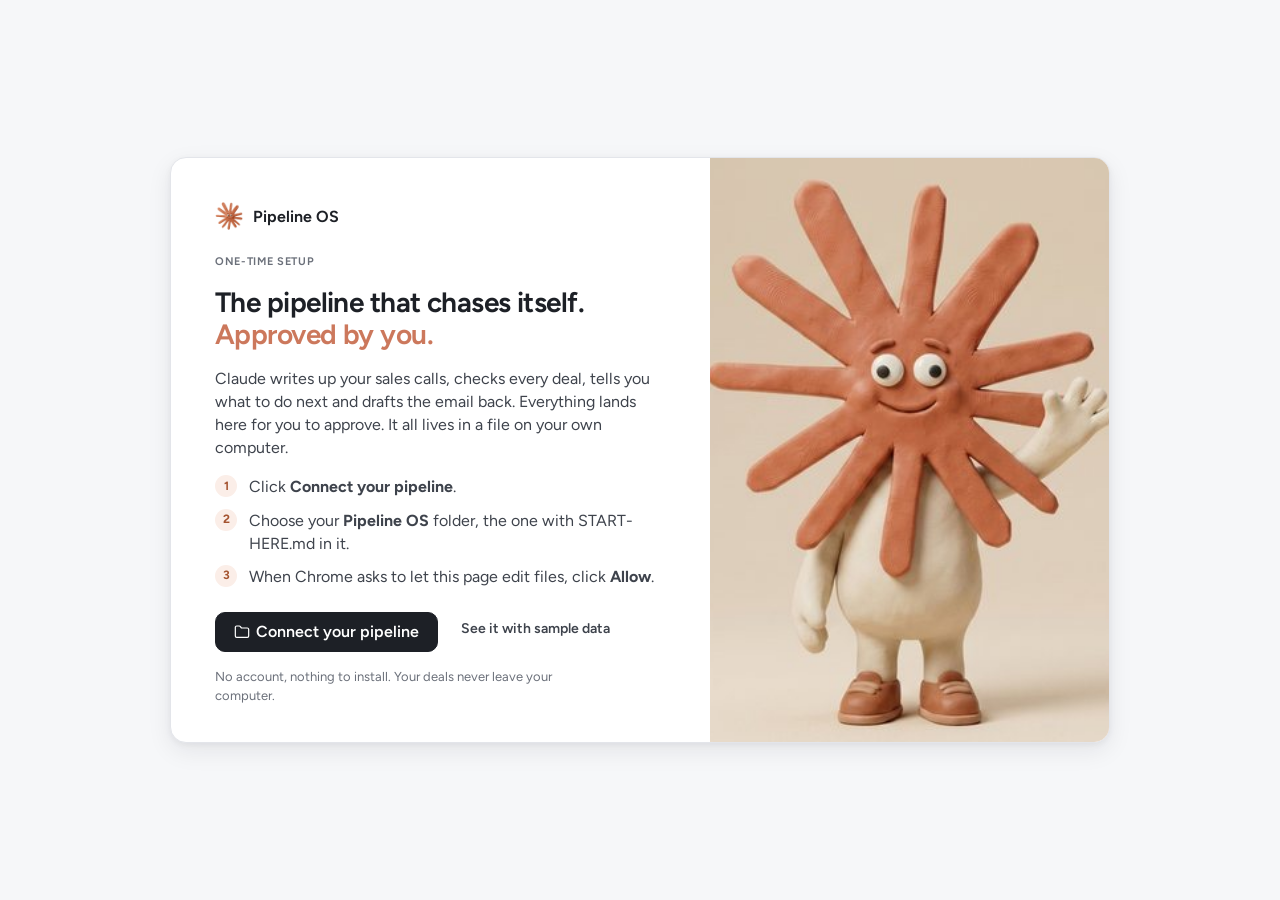
==== apps/pipeline/index.html @ fe3d4679 "App working: board, Review, Calls, People, Preferences, deal panel and Home boxes Call notes added t" ====
<!doctype html>
<html lang="en-GB">
<head>
  <meta charset="utf-8">
  <meta name="viewport" content="width=device-width, initial-scale=1">
  <title>Pipeline OS</title>
  <meta name="description" content="Every deal on one board. Claude writes up your sales calls, checks every deal and drafts the email back. You approve it.">
  <link rel="icon" type="image/png" href="../shared/images/claude-icon.png">
  <!-- Shared look (theme.css holds every colour and font) -->
  <link rel="stylesheet" href="../shared/theme.css">
  <link rel="stylesheet" href="../shared/base.css">
  <link rel="stylesheet" href="../shared/sidebar.css">
  <!-- Light or dark: applied before anything draws, so the page never flashes the wrong colours -->
  <script src="../shared/js/theme.js"></script>
  <!-- This app's layout -->
  <link rel="stylesheet" href="app/app.css">
</head>
<body data-tool="pipeline">
  <a class="skip-link" href="#view">Skip to main content</a>

  <!-- Shown before the pipeline is running: welcome, loading, or a problem -->
  <div id="gate" class="gate"></div>

  <!-- The app itself -->
  <div id="shell" class="shell" hidden>
    <aside class="sidebar" id="sidebar" aria-label="Main">
      <div class="sidebar__brand">
        <img src="../shared/images/claude-icon.png" alt="" width="30" height="30">
        <div class="sidebar__brand-text">
          <div class="sidebar__product" id="businessName">Your workspace</div>
        </div>
      </div>

      <!-- The shared sidebar (../shared/js/sidebar.js) adds Home, the other tools in this folder and
           the locked tools. This tool's own pages stay here, so they work even if those can't load. -->
      <a class="side-home" href="../home/"><span data-icon="home"></span>Home</a>

      <div class="side-label">Your tools</div>
      <section class="tool-group" data-tool-group="pipeline">
        <button type="button" class="tool-group__head" aria-expanded="true" aria-controls="nav">
          <span class="tool-group__icon"><span data-icon="trendingUp"></span></span>
          <span class="tool-group__name">Pipeline OS</span>
          <span class="tool-group__count" aria-hidden="true"></span>
          <span class="tool-group__chevron"><span data-icon="chevronDown"></span></span>
        </button>
        <div class="tool-group__body">
          <nav class="nav" id="nav" aria-label="Pipeline OS">
            <a class="nav__item" href="#pipeline" data-view="pipeline"><span data-icon="columns"></span>Pipeline<span class="nav__count" data-count="pipeline"></span></a>
            <a class="nav__item" href="#review" data-view="review"><span data-icon="sparkle"></span>Review<span class="nav__count nav__count--accent" data-count="review"></span></a>
            <a class="nav__item" href="#calls" data-view="calls"><span data-icon="phone"></span>Calls<span class="nav__count nav__count--accent" data-count="calls"></span></a>
            <a class="nav__item" href="#people" data-view="people"><span data-icon="users"></span>People<span class="nav__count" data-count="people"></span></a>
          </nav>
        </div>
      </section>

      <!-- Shared sidebar: the other tools in this folder, then the locked ones -->
      <div data-toolkit-menu="others"></div>
      <div data-toolkit-menu="more" hidden></div>

      <div class="sidebar__foot">
        <div class="saved-mini" id="savedMini"></div>
        <div class="sidebar__row">
          <span class="sidebar__spacer"></span>
          <button type="button" class="icon-btn" data-action="shortcuts" aria-label="Keyboard shortcuts"><span data-icon="keyboard"></span></button>
          <button type="button" class="icon-btn" data-action="settings" aria-label="Preferences" title="Preferences"><span data-icon="settings"></span></button>
        </div>
        <div class="sidebar__by">
          <img src="../shared/images/claude-icon.png" alt="" width="22" height="22">
          <span>by Get AI Powers</span>
        </div>
      </div>
    </aside>
    <div class="sidebar-scrim" data-action="close-sidebar"></div>

    <div class="main">
      <header class="topbar">
        <button type="button" class="icon-btn topbar__menu" data-action="open-sidebar" aria-label="Open menu"><span data-icon="menu"></span></button>
        <div class="topbar__title">
          <h1 id="viewTitle">Pipeline</h1>
          <span class="topbar__sub" id="viewSub"></span>
        </div>
        <div class="topbar__search">
          <span data-icon="search" class="topbar__search-icon"></span>
          <input type="search" id="searchInput" class="input" placeholder="Search deals and people" autocomplete="off" aria-label="Search deals and people">
          <span class="kbd topbar__search-kbd">/</span>
          <div class="search-results popover" id="searchResults" hidden role="listbox"></div>
        </div>
        <span class="claude-status" id="claudeStatus" hidden></span>
        <span class="save-status" id="saveStatus" hidden></span>
        <button type="button" class="icon-btn topbar__theme" data-theme-toggle aria-label="Switch to dark mode" title="Light or dark"><span data-icon="moon"></span></button>
        <button type="button" class="btn topbar__voice" data-action="add-notes" title="Add call notes and Claude updates the deal (C)"><span data-icon="pencil"></span><span class="topbar__voice-label">Call notes</span></button>
        <button type="button" class="btn btn--primary topbar__new" data-action="add-deal" aria-label="New deal"><span data-icon="plus"></span><span class="topbar__new-label">New deal</span></button>
      </header>
      <div id="banner"></div>
      <main id="view" class="view" tabindex="-1"></main>
    </div>

    <!-- The record panel: one deal, person or call, slides in from the right -->
    <aside class="drawer" id="drawer" aria-label="Details" hidden></aside>
  </div>

  <!-- Pop-up: keyboard shortcuts -->
  <dialog class="modal" id="shortcutsDialog" aria-labelledby="shortcutsTitle">
    <div class="modal__head"><h2 id="shortcutsTitle">Keyboard shortcuts</h2><button type="button" class="icon-btn" data-close aria-label="Close"><span data-icon="x"></span></button></div>
    <div class="modal__body shortcuts">
      <div><span class="kbd">N</span> New deal</div>
      <div><span class="kbd">C</span> Add call notes</div>
      <div><span class="kbd">/</span> Search</div>
      <div><span class="kbd">1</span> to <span class="kbd">4</span> Pipeline, Review, Calls, People</div>
      <div><span class="kbd">Esc</span> Close a panel or pop-up</div>
    </div>
  </dialog>

  <!-- Shared helpers, then the model, then the pages, then the app that ties them together -->
  <script src="../shared/js/ui.js"></script>
  <script src="../shared/js/store.js"></script>
  <script src="../shared/js/sidebar.js"></script>
  <script src="app/model.js"></script>
  <script src="app/demo-data.js"></script>
  <script src="app/components.js"></script>
  <script src="app/links.js"></script>
  <script src="app/view-pipeline.js"></script>
  <script src="app/view-review.js"></script>
  <script src="app/view-calls.js"></script>
  <script src="app/view-people.js"></script>
  <script src="app/view-preferences.js"></script>
  <script src="app/drawer.js"></script>
  <script src="app/app.js"></script>
</body>
</html>
---- apps/shared/theme.css ----
/*
  THEME
  -----
  Every colour, font, size, space, corner and shadow in the app comes from this file.
  To re-brand the whole app (for a client, or to your own colours), change the values below
  and nothing else. There are 2 sets of colours: light (first) and dark (further down).
  The switch in the top bar flips between them; with no choice made, the app follows the computer.

  Current look: calm, clean software (white, soft grey, near-black text) with small touches of
  Claude terracotta for Get AI Powers. Font: Figtree, bundled in shared/fonts so it works offline.

  Want the Get AI Powers slab-serif headings instead? The brand fonts are bundled in shared/fonts.
  Uncomment the @font-face block at the bottom and set --font-display.
*/

@font-face { font-family: "Figtree"; src: url("fonts/Figtree-Variable.woff2") format("woff2"); font-weight: 300 900; font-style: normal; font-display: swap; }
@font-face { font-family: "Figtree"; src: url("fonts/Figtree-Italic-Variable.woff2") format("woff2"); font-weight: 300 900; font-style: italic; font-display: swap; }

:root {
  color-scheme: light;

  /* ---------- Colours: surfaces ---------- */
  --color-bg:           #FFFFFF;  /* main working area */
  --color-sidebar:      #F6F7F9;  /* sidebar and quiet panels */
  --color-surface:      #FFFFFF;  /* cards, drawers, pop-ups */
  --color-sunk:         #F1F2F5;  /* hover, inset areas, skeletons */
  --color-sunk-strong:  #E8EAEE;  /* selected rows, pressed states */
  --color-line:         #E3E5EA;  /* hairline borders and dividers */
  --color-line-strong:  #C9CDD5;  /* input borders, borders on hover */

  /* ---------- Colours: text ---------- */
  --color-ink:          #1D2026;  /* main text (never pure black) */
  --color-ink-soft:     #3E434C;  /* secondary text */
  --color-muted:        #6B707A;  /* helper text, labels, timestamps */
  --color-faint:        #9A9FA8;  /* placeholders, disabled */

  /* ---------- Colours: main buttons (near-black in light, near-white in dark) ---------- */
  --color-primary:       #1D2026;
  --color-primary-hover: #343842;
  --color-on-primary:    #FFFFFF;

  /* ---------- Colours: accent (Claude terracotta, used sparingly) ---------- */
  --color-accent:       #CC785C;  /* icons, the selected page, the logo, small highlights */
  --color-accent-hover: #B8643F;
  --color-accent-text:  #A4532F;  /* accent used for small text (passes contrast on white) */
  --color-accent-soft:  #FBEEE8;  /* count badges, "New" tags, highlights */
  --color-accent-line:  #F0CFC1;
  --color-on-accent:    #FFFFFF;

  /* ---------- Colours: meaning ---------- */
  --color-success:      #1F7A45;
  --color-success-soft: #DCF3E3;
  --color-warning:      #8A5200;
  --color-warning-soft: #FFF0D2;
  --color-danger:       #B2261D;
  --color-danger-soft:  #FFE6E2;
  --color-info:         #1E5A9F;
  --color-info-soft:    #E1EEFC;
  --color-dark:         #1D2026;  /* toasts and tooltips */
  --color-on-dark:      #F6F7F9;
  --color-scrim:        rgba(20, 24, 33, 0.32);  /* the dim layer behind pop-ups */

  /* Category colours (Do today, Quick wins, Delegate, Waiting on, Can wait) */
  --cat-today:    #CC785C;
  --cat-quick:    #C08A1E;
  --cat-delegate: #3F8A55;
  --cat-waiting:  #4A73B5;
  --cat-later:    #8C9099;

  /* Calendar event colours */
  --event-bg:     #E9F0FB;
  --event-line:   #4A73B5;
  --event-text:   #1F3F6E;
  --block-bg:     #FBEEE8;   /* a task dragged into the calendar */
  --block-line:   #CC785C;

  /* ---------- Type ---------- */
  --font-ui: "Figtree", -apple-system, BlinkMacSystemFont, "Segoe UI", "Helvetica Neue", Helvetica, Arial, sans-serif;
  --font-display: var(--font-ui);
  --font-mono: ui-monospace, "SF Mono", Menlo, Consolas, "Liberation Mono", monospace;

  --text-2xs: 0.6875rem; /* 11px */
  --text-xs:  0.75rem;   /* 12px */
  --text-sm:  0.8125rem; /* 13px */
  --text-base: 0.875rem; /* 14px, the main UI size */
  --text-md:  1rem;      /* 16px */
  --text-lg:  1.125rem;
  --text-xl:  1.375rem;
  --text-2xl: 1.75rem;
  --leading: 1.45;

  /* ---------- Space ---------- */
  --space-1: 4px;
  --space-2: 8px;
  --space-3: 12px;
  --space-4: 16px;
  --space-5: 20px;
  --space-6: 24px;
  --space-7: 32px;
  --space-8: 48px;

  /* ---------- Layout ---------- */
  --sidebar-width: 248px;
  --topbar-height: 60px;
  --drawer-width: 420px;
  --content-max: 1120px;

  /* ---------- Corners and shadows ---------- */
  --radius-xs: 6px;
  --radius-sm: 8px;
  --radius-md: 10px;   /* cards */
  --radius-lg: 12px;   /* columns, sections */
  --radius-xl: 14px;   /* pop-ups */
  --radius-pill: 999px;
  --shadow-sm: 0 1px 2px rgba(20, 24, 33, 0.05);
  --shadow-md: 0 2px 6px rgba(20, 24, 33, 0.05), 0 8px 24px rgba(20, 24, 33, 0.08);
  --shadow-lg: 0 12px 40px rgba(20, 24, 33, 0.14);
  --focus-ring: 0 0 0 3px rgba(204, 120, 92, 0.32);

  /* ---------- Motion ---------- */
  --ease-out: cubic-bezier(0.22, 1, 0.36, 1);
  --ease-in-out: cubic-bezier(0.65, 0, 0.35, 1);
  --dur-fast: 120ms;
  --dur-base: 200ms;
  --dur-slow: 340ms;
}

/* ---------- Dark colours: used when the switch says dark, or the computer prefers dark ---------- */
:root[data-theme="dark"] {
  color-scheme: dark;
  --color-bg: #14161A; --color-sidebar: #17191D; --color-surface: #1B1D22; --color-sunk: #202328; --color-sunk-strong: #262930;
  --color-line: #2D3138; --color-line-strong: #3E434C;
  --color-ink: #ECEDF0; --color-ink-soft: #C9CCD3; --color-muted: #A0A5AE; --color-faint: #737983;
  --color-primary: #ECEDF0; --color-primary-hover: #FFFFFF; --color-on-primary: #14161A;
  --color-accent: #DE8E72; --color-accent-hover: #E9A287; --color-accent-text: #EBA48A; --color-accent-soft: #3A241B; --color-accent-line: #5C3626; --color-on-accent: #14161A;
  --color-success: #6FD39A; --color-success-soft: #173A26; --color-warning: #F4C872; --color-warning-soft: #3C2E12;
  --color-danger: #FFB3A8; --color-danger-soft: #46201C; --color-info: #9FC7F3; --color-info-soft: #19304A;
  --color-dark: #2C3038; --color-on-dark: #ECEDF0; --color-scrim: rgba(0, 0, 0, 0.55);
  --cat-today: #DE8E72; --cat-quick: #F4C872; --cat-delegate: #6FD39A; --cat-waiting: #9FC7F3; --cat-later: #A0A5AE;
  --event-bg: #19304A; --event-line: #6F9BD9; --event-text: #CFE2FA; --block-bg: #3A241B; --block-line: #DE8E72;
  --shadow-sm: 0 1px 2px rgba(0, 0, 0, 0.4); --shadow-md: 0 2px 6px rgba(0, 0, 0, 0.3), 0 8px 24px rgba(0, 0, 0, 0.35); --shadow-lg: 0 12px 40px rgba(0, 0, 0, 0.5);
  --focus-ring: 0 0 0 3px rgba(222, 142, 114, 0.4);
}
@media (prefers-color-scheme: dark) {
  :root:not([data-theme="light"]) {
    color-scheme: dark;
    --color-bg: #14161A; --color-sidebar: #17191D; --color-surface: #1B1D22; --color-sunk: #202328; --color-sunk-strong: #262930;
    --color-line: #2D3138; --color-line-strong: #3E434C;
    --color-ink: #ECEDF0; --color-ink-soft: #C9CCD3; --color-muted: #A0A5AE; --color-faint: #737983;
    --color-primary: #ECEDF0; --color-primary-hover: #FFFFFF; --color-on-primary: #14161A;
    --color-accent: #DE8E72; --color-accent-hover: #E9A287; --color-accent-text: #EBA48A; --color-accent-soft: #3A241B; --color-accent-line: #5C3626; --color-on-accent: #14161A;
    --color-success: #6FD39A; --color-success-soft: #173A26; --color-warning: #F4C872; --color-warning-soft: #3C2E12;
    --color-danger: #FFB3A8; --color-danger-soft: #46201C; --color-info: #9FC7F3; --color-info-soft: #19304A;
    --color-dark: #2C3038; --color-on-dark: #ECEDF0; --color-scrim: rgba(0, 0, 0, 0.55);
    --cat-today: #DE8E72; --cat-quick: #F4C872; --cat-delegate: #6FD39A; --cat-waiting: #9FC7F3; --cat-later: #A0A5AE;
    --event-bg: #19304A; --event-line: #6F9BD9; --event-text: #CFE2FA; --block-bg: #3A241B; --block-line: #DE8E72;
    --shadow-sm: 0 1px 2px rgba(0, 0, 0, 0.4); --shadow-md: 0 2px 6px rgba(0, 0, 0, 0.3), 0 8px 24px rgba(0, 0, 0, 0.35); --shadow-lg: 0 12px 40px rgba(0, 0, 0, 0.5);
    --focus-ring: 0 0 0 3px rgba(222, 142, 114, 0.4);
  }
}

/*
  Optional: the Get AI Powers brand look (slab serif headings).
  Remove the comment markers around this block, then set:
    --font-display: "Zilla Slab", Georgia, serif;

@font-face { font-family: "Zilla Slab"; src: url("fonts/ZillaSlab-SemiBold.woff2") format("woff2"); font-weight: 600; font-display: swap; }
@font-face { font-family: "Zilla Slab"; src: url("fonts/ZillaSlab-Bold.woff2") format("woff2"); font-weight: 700; font-display: swap; }
*/
---- apps/shared/base.css ----
/*
  BASE
  ----
  Shared building blocks for every tool: buttons, inputs, tick boxes, chips,
  avatars, segmented switches, pop-ups, side panels, notifications, menus, empty states and
  the gentle animations. Every value comes from theme.css, so re-branding happens there.
*/

/* ---------- Reset ---------- */
*, *::before, *::after { box-sizing: border-box; }
html { -webkit-text-size-adjust: 100%; }
body {
  margin: 0;
  background: var(--color-bg);
  color: var(--color-ink);
  font-family: var(--font-ui);
  font-size: var(--text-base);
  line-height: var(--leading);
  -webkit-font-smoothing: antialiased;
  -moz-osx-font-smoothing: grayscale;
}
img, svg { display: block; max-width: 100%; }
button, input, select, textarea { font: inherit; color: inherit; letter-spacing: inherit; }
h1, h2, h3, h4 { font-family: var(--font-display); margin: 0; line-height: 1.25; letter-spacing: -0.01em; }
h1 { font-size: var(--text-xl); font-weight: 650; }
h2 { font-size: var(--text-md); font-weight: 650; }
h3 { font-size: var(--text-base); font-weight: 600; }
p { margin: 0; }
a { color: var(--color-accent-text); text-underline-offset: 2px; }
::selection { background: var(--color-accent-soft); }
:focus-visible { outline: none; box-shadow: var(--focus-ring); border-radius: var(--radius-sm); }
[hidden] { display: none !important; }

.sr-only {
  position: absolute; width: 1px; height: 1px; padding: 0; margin: -1px;
  overflow: hidden; clip: rect(0 0 0 0); white-space: nowrap; border: 0;
}
.skip-link { position: absolute; left: 8px; top: -40px; z-index: 100; background: var(--color-dark); color: var(--color-on-dark); padding: 8px 12px; border-radius: var(--radius-sm); }
.skip-link:focus { top: 8px; }

/* Small uppercase section label */
.label {
  font-size: var(--text-2xs); font-weight: 650; letter-spacing: 0.06em; text-transform: uppercase;
  color: var(--color-muted);
}
.muted { color: var(--color-muted); }
.faint { color: var(--color-faint); }
.num { font-variant-numeric: tabular-nums; }

/* ---------- Buttons ---------- */
.btn {
  display: inline-flex; align-items: center; justify-content: center; gap: 6px;
  height: 34px; padding: 0 14px;
  font-size: var(--text-base); font-weight: 600; line-height: 1; white-space: nowrap;
  color: var(--color-ink); background: var(--color-surface);
  border: 1px solid var(--color-line); border-radius: var(--radius-md);
  cursor: pointer; text-decoration: none; -webkit-tap-highlight-color: transparent;
  transition: background-color var(--dur-fast) var(--ease-out), border-color var(--dur-fast) var(--ease-out),
              color var(--dur-fast) var(--ease-out), transform var(--dur-fast) var(--ease-out);
}
.btn:hover { background: var(--color-sunk); border-color: var(--color-line-strong); }
.btn:active { transform: scale(0.98); }
.btn[disabled] { opacity: 0.5; cursor: not-allowed; transform: none; }
.btn svg { width: 16px; height: 16px; flex: none; }
.btn--primary { background: var(--color-primary); border-color: var(--color-primary); color: var(--color-on-primary); }
.btn--primary:hover { background: var(--color-primary-hover); border-color: var(--color-primary-hover); }
.btn--accent { background: var(--color-accent); border-color: var(--color-accent); color: var(--color-on-accent); }
.btn--accent:hover { background: var(--color-accent-hover); border-color: var(--color-accent-hover); }
.btn--approve { background: var(--color-success); border-color: var(--color-success); color: var(--color-surface); }
.btn--approve:hover { background: color-mix(in srgb, var(--color-success) 85%, var(--color-ink)); border-color: color-mix(in srgb, var(--color-success) 85%, var(--color-ink)); }
.btn--ghost { background: transparent; border-color: transparent; box-shadow: none; color: var(--color-ink-soft); }
.btn--ghost:hover { background: var(--color-sunk); color: var(--color-ink); }
.btn--danger { color: var(--color-danger); }
.btn--danger:hover { background: var(--color-danger-soft); }
.btn--sm { height: 28px; padding: 0 10px; font-size: var(--text-sm); border-radius: var(--radius-sm); }
.btn--lg { height: 40px; padding: 0 18px; font-size: var(--text-md); }

.icon-btn {
  display: inline-grid; place-items: center; width: 30px; height: 30px; flex: none;
  border: 0; border-radius: var(--radius-sm); background: transparent; color: var(--color-muted);
  cursor: pointer; transition: background-color var(--dur-fast) var(--ease-out), color var(--dur-fast) var(--ease-out);
}
.icon-btn:hover { background: var(--color-sunk); color: var(--color-ink); }
.icon-btn svg { width: 17px; height: 17px; }
.icon-btn--sm { width: 26px; height: 26px; }
.icon-btn--sm svg { width: 15px; height: 15px; }
.icon-btn.is-approve:hover { background: var(--color-success-soft); color: var(--color-success); }
.icon-btn.is-skip:hover { background: var(--color-danger-soft); color: var(--color-danger); }

.kbd {
  display: inline-grid; place-items: center; min-width: 18px; height: 18px; padding: 0 4px;
  font-family: var(--font-ui); font-size: 10.5px; font-weight: 600; color: var(--color-muted);
  background: var(--color-surface); border: 1px solid var(--color-line-strong); border-bottom-width: 2px; border-radius: 4px;
}

/* ---------- Inputs ---------- */
.input, .select, .textarea {
  width: 100%; height: 34px; padding: 0 10px;
  background: var(--color-surface); color: var(--color-ink);
  border: 1px solid var(--color-line-strong); border-radius: var(--radius-sm);
  font-size: var(--text-base);
  transition: border-color var(--dur-fast) var(--ease-out), box-shadow var(--dur-fast) var(--ease-out);
}
.input::placeholder, .textarea::placeholder { color: var(--color-faint); }
.input:focus, .select:focus, .textarea:focus { outline: none; border-color: var(--color-accent); box-shadow: var(--focus-ring); }
.textarea { height: auto; min-height: 80px; padding: 8px 10px; resize: vertical; line-height: 1.5; }
.select {
  appearance: none; -webkit-appearance: none; padding-right: 30px; cursor: pointer;
  background-image: url("data:image/svg+xml,%3Csvg xmlns='http://www.w3.org/2000/svg' width='10' height='6' viewBox='0 0 10 6'%3E%3Cpath d='M1 1l4 4 4-4' fill='none' stroke='%2375756E' stroke-width='1.5' stroke-linecap='round' stroke-linejoin='round'/%3E%3C/svg%3E");
  background-repeat: no-repeat; background-position: right 10px center;
}
.field { display: grid; gap: 5px; }
.field__label { font-size: var(--text-sm); font-weight: 550; color: var(--color-ink-soft); }
.field__hint { font-size: var(--text-xs); color: var(--color-muted); }
.field-row { display: grid; grid-template-columns: 1fr 1fr; gap: var(--space-3); }
@media (max-width: 520px) { .field-row { grid-template-columns: 1fr; } }

/* A borderless input that looks like text until you click it (task titles in the side panel) */
.input-bare {
  width: 100%; border: 1px solid transparent; background: transparent; border-radius: var(--radius-sm);
  padding: 4px 6px; margin: -4px -6px;
  transition: border-color var(--dur-fast) var(--ease-out), background-color var(--dur-fast) var(--ease-out);
}
.input-bare:hover { background: var(--color-sunk); }
.input-bare:focus { outline: none; border-color: var(--color-accent); background: var(--color-surface); box-shadow: var(--focus-ring); }

/* ---------- Round tick box ---------- */
.check {
  width: 18px; height: 18px; border-radius: 50%; flex: none; padding: 0; cursor: pointer;
  display: grid; place-items: center;
  border: 1.5px solid var(--color-line-strong); background: var(--color-surface);
  transition: background-color var(--dur-base) var(--ease-out), border-color var(--dur-base) var(--ease-out), transform var(--dur-fast) var(--ease-out);
}
.check:hover { border-color: var(--color-success); background: var(--color-success-soft); }
.check:active { transform: scale(0.88); }
.check svg { width: 11px; height: 11px; fill: none; stroke: var(--color-surface); stroke-width: 3; stroke-linecap: round; stroke-linejoin: round; stroke-dasharray: 24; stroke-dashoffset: 24; transition: stroke-dashoffset var(--dur-slow) var(--ease-out) 40ms; }
.check[aria-checked="true"] { background: var(--color-success); border-color: var(--color-success); }
.check[aria-checked="true"] svg { stroke-dashoffset: 0; }
.check.is-popping { animation: pop 340ms var(--ease-out); }

/* ---------- Chips, badges, dots ---------- */
.chip {
  display: inline-flex; align-items: center; gap: 4px; height: 20px; padding: 0 7px;
  border-radius: var(--radius-xs); background: var(--color-sunk); color: var(--color-ink-soft);
  font-size: var(--text-xs); font-weight: 500; white-space: nowrap; max-width: 100%; overflow: hidden; text-overflow: ellipsis;
}
.chip svg { width: 12px; height: 12px; flex: none; }
.chip--danger { background: var(--color-danger-soft); color: var(--color-danger); }
.chip--warning { background: var(--color-warning-soft); color: var(--color-warning); }
.chip--success { background: var(--color-success-soft); color: var(--color-success); }
.chip--info { background: var(--color-info-soft); color: var(--color-info); }
.chip--accent { background: var(--color-accent-soft); color: var(--color-accent-text); }
.badge {
  display: inline-grid; place-items: center; min-width: 18px; height: 18px; padding: 0 5px;
  border-radius: var(--radius-pill); background: var(--color-sunk-strong); color: var(--color-ink-soft);
  font-size: var(--text-2xs); font-weight: 650; font-variant-numeric: tabular-nums;
}
.badge--accent { background: var(--color-accent-soft); color: var(--color-accent-text); }
.dot { width: 8px; height: 8px; border-radius: 50%; flex: none; background: var(--cat-later); }
.new-tag {
  display: inline-flex; align-items: center; height: 18px; padding: 0 6px; border-radius: var(--radius-xs);
  background: var(--color-accent-soft); color: var(--color-accent-text); font-size: 10px; font-weight: 700; letter-spacing: 0.04em; text-transform: uppercase;
}

/* Initials in a circle, for people */
.avatar {
  --av: #8C8C84;
  display: inline-grid; place-items: center; width: 22px; height: 22px; border-radius: 50%; flex: none;
  background: color-mix(in srgb, var(--av) 20%, var(--color-surface)); color: color-mix(in srgb, var(--av) 70%, var(--color-ink));
  font-size: 10px; font-weight: 700; letter-spacing: 0.02em;
}
.avatar--md { width: 30px; height: 30px; font-size: 12px; }
.avatar--lg { width: 44px; height: 44px; font-size: 16px; }

/* ---------- On/off switch ---------- */
.switch { display: inline-flex; align-items: center; gap: 8px; cursor: pointer; user-select: none; font-size: var(--text-sm); color: var(--color-ink-soft); }
.switch input { position: absolute; opacity: 0; width: 1px; height: 1px; }
.switch__track { position: relative; width: 30px; height: 18px; border-radius: var(--radius-pill); background: var(--color-line-strong); transition: background-color var(--dur-base) var(--ease-out); flex: none; }
.switch__track::after { content: ""; position: absolute; top: 2px; left: 2px; width: 14px; height: 14px; border-radius: 50%; background: #FFFFFF; box-shadow: var(--shadow-sm); transition: transform var(--dur-base) var(--ease-out); }
.switch input:checked + .switch__track { background: var(--color-accent); }
.switch input:checked + .switch__track::after { transform: translateX(12px); }
.switch input:focus-visible + .switch__track { box-shadow: var(--focus-ring); }

/* ---------- Segmented switch (Day / Week / Month) ---------- */
.segmented { display: inline-flex; padding: 3px; gap: 2px; background: var(--color-sidebar); border: 1px solid var(--color-line); border-radius: var(--radius-lg); }
.segmented button {
  height: 28px; padding: 0 12px; border: 1px solid transparent; border-radius: var(--radius-sm); background: transparent; cursor: pointer;
  font-size: var(--text-sm); font-weight: 600; color: var(--color-muted);
  transition: background-color var(--dur-fast) var(--ease-out), color var(--dur-fast) var(--ease-out);
}
.segmented button:hover { color: var(--color-ink); }
.segmented button[aria-pressed="true"] { background: var(--color-surface); border-color: var(--color-line); color: var(--color-ink); }

/* ---------- Cards ---------- */
.card { background: var(--color-surface); border: 1px solid var(--color-line); border-radius: var(--radius-lg); transition: border-color var(--dur-fast) var(--ease-out); }
.card__head { display: flex; align-items: center; justify-content: space-between; gap: var(--space-3); padding: var(--space-3) var(--space-4); border-bottom: 1px solid var(--color-line); }
.card__body { padding: var(--space-4); }

/* ---------- Pop-up dialogs ---------- */
dialog.modal {
  width: min(520px, calc(100vw - 24px)); max-height: calc(100vh - 48px); padding: 0;
  border: 1px solid var(--color-line); border-radius: var(--radius-xl);
  background: var(--color-surface); color: var(--color-ink); box-shadow: var(--shadow-lg); overflow: auto;
}
dialog.modal::backdrop { background: var(--color-scrim); }
dialog.modal[open] { animation: dialog-in var(--dur-slow) var(--ease-out); }
dialog.modal[open]::backdrop { animation: fade-in var(--dur-base) var(--ease-out); }
.modal__head { display: flex; align-items: center; gap: var(--space-3); padding: var(--space-4) var(--space-5); border-bottom: 1px solid var(--color-line); }
.modal__head h2 { flex: 1; }
.modal__body { padding: var(--space-5); display: grid; gap: var(--space-4); }
.modal__foot { display: flex; justify-content: flex-end; align-items: center; gap: var(--space-2); padding: var(--space-3) var(--space-5); border-top: 1px solid var(--color-line); background: var(--color-sidebar); }
.modal__foot .spacer { flex: 1; }

/* ---------- Notifications (toasts) ---------- */
.toasts { position: fixed; z-index: 90; right: var(--space-5); bottom: var(--space-5); display: grid; gap: var(--space-2); justify-items: end; pointer-events: none; width: min(380px, calc(100vw - 32px)); }
.toast {
  display: flex; align-items: center; gap: var(--space-3); padding: 9px 10px 9px 14px; border-radius: var(--radius-md);
  background: var(--color-dark); color: var(--color-on-dark); font-size: var(--text-base); box-shadow: var(--shadow-lg);
  pointer-events: auto; animation: toast-in var(--dur-slow) var(--ease-out) both;
}
.toast.is-leaving { animation: toast-out var(--dur-base) var(--ease-in-out) both; }
.toast__icon { width: 16px; height: 16px; flex: none; color: #9FD3AE; }
.toast__text { flex: 1; }
.toast__action { border: 0; background: rgba(255, 255, 255, 0.12); color: var(--color-on-dark); padding: 5px 10px; border-radius: var(--radius-sm); cursor: pointer; font-weight: 600; font-size: var(--text-sm); }
.toast__action:hover { background: rgba(255, 255, 255, 0.22); }
@media (max-width: 640px) { .toasts { right: 50%; transform: translateX(50%); bottom: 72px; justify-items: center; } }

/* ---------- Menus and pop-overs ---------- */
.popover {
  position: fixed; z-index: 80; min-width: 200px; max-width: 320px; padding: 4px;
  background: var(--color-surface); border: 1px solid var(--color-line); border-radius: var(--radius-md); box-shadow: var(--shadow-lg);
  animation: pop-in var(--dur-base) var(--ease-out);
}
.menu-item {
  display: flex; align-items: center; gap: 8px; width: 100%; height: 30px; padding: 0 8px; border: 0; border-radius: 5px;
  background: transparent; text-align: left; cursor: pointer; font-size: var(--text-base); color: var(--color-ink);
}
.menu-item:hover, .menu-item[aria-selected="true"] { background: var(--color-sunk); }
.menu-item svg { width: 15px; height: 15px; color: var(--color-muted); flex: none; }

/* ---------- Loading shimmer ---------- */
.skeleton { border-radius: var(--radius-sm); background: linear-gradient(90deg, var(--color-sunk) 0%, var(--color-surface) 50%, var(--color-sunk) 100%); background-size: 200% 100%; animation: shimmer 1.4s ease-in-out infinite; }

/* ---------- Empty states (with the Claude character) ---------- */
.empty { display: grid; justify-items: center; text-align: center; gap: var(--space-3); padding: var(--space-8) var(--space-5); animation: enter var(--dur-slow) var(--ease-out) both; }
.empty__art { width: 96px; height: 96px; border-radius: var(--radius-lg); overflow: hidden; background: var(--color-sunk); }
.empty__art img { width: 100%; height: 100%; object-fit: cover; }
.empty h3 { font-size: var(--text-md); }
.empty p { color: var(--color-muted); max-width: 42ch; }
.empty--compact { padding: var(--space-6) var(--space-4); }
.empty--compact .empty__art { width: 64px; height: 64px; }

/* A copyable "say this to Claude" phrase */
.say { display: inline-flex; align-items: center; gap: 8px; padding: 4px 4px 4px 10px; border-radius: var(--radius-sm); background: var(--color-accent-soft); border: 1px solid var(--color-accent-line); font-size: var(--text-base); font-weight: 550; color: var(--color-ink); }
.say__copy { border: 0; border-radius: 4px; padding: 3px 8px; cursor: pointer; background: var(--color-surface); color: var(--color-accent-text); font-size: var(--text-xs); font-weight: 650; box-shadow: var(--shadow-sm); }
.say__copy:hover { background: var(--color-sunk); color: var(--color-accent-hover); }

/* ---------- Animations ---------- */
.enter { animation: enter var(--dur-slow) var(--ease-out) both; animation-delay: calc(var(--i, 0) * 30ms); }
@keyframes enter     { from { opacity: 0; transform: translateY(4px); } to { opacity: 1; transform: none; } }
@keyframes fade-in   { from { opacity: 0; } to { opacity: 1; } }
@keyframes dialog-in { from { opacity: 0; transform: translateY(8px) scale(0.985); } to { opacity: 1; transform: none; } }
@keyframes pop-in    { from { opacity: 0; transform: translateY(-4px) scale(0.98); } to { opacity: 1; transform: none; } }
@keyframes toast-in  { from { opacity: 0; transform: translateY(10px); } to { opacity: 1; transform: none; } }
@keyframes toast-out { to { opacity: 0; transform: translateY(6px); } }
@keyframes shimmer   { from { background-position: 100% 0; } to { background-position: -100% 0; } }
@keyframes pop       { 0% { transform: scale(1); } 45% { transform: scale(1.22); } 100% { transform: scale(1); } }
@keyframes flash-ok  { 0% { background: var(--color-success-soft); } 100% { background: transparent; } }

/* People who ask their computer for less motion get none of it */
@media (prefers-reduced-motion: reduce) {
  *, *::before, *::after { animation-duration: 1ms !important; animation-iteration-count: 1 !important; animation-delay: 0ms !important; transition-duration: 1ms !important; scroll-behavior: auto !important; }
}
---- apps/shared/sidebar.css ----
/*
  SIDEBAR: shared by every tool in the toolkit
  ---------------------------------------------
  The left-hand menu: the brand at the top, "Your tools" (each tool a dropdown of its pages),
  "More tools" (locked) and the footer. Drawn by js/sidebar.js. Every tool links this file, so
  moving between tools feels like one app. Colours and sizes come from theme.css.
*/

.sidebar {
  display: flex; flex-direction: column; gap: 2px; min-height: 0;
  padding: var(--space-4) var(--space-3);
  background: var(--color-sidebar); border-right: 1px solid var(--color-line); overflow-y: auto;
  scrollbar-width: thin;
}
.sidebar__brand { display: flex; align-items: center; gap: 10px; padding: 2px 8px var(--space-4); }
.sidebar__brand img { flex: none; border-radius: 7px; }
.sidebar__brand-text { min-width: 0; }
.sidebar__product { font-weight: 700; font-size: var(--text-md); letter-spacing: -0.01em; white-space: nowrap; overflow: hidden; text-overflow: ellipsis; }

/* The Home link at the top of every sidebar */
.side-home {
  display: flex; align-items: center; gap: 10px; height: 36px; padding: 0 8px 0 6px; border: 1px solid transparent; border-radius: var(--radius-sm);
  color: var(--color-ink); font-weight: 650; text-decoration: none;
  transition: background-color var(--dur-fast) var(--ease-out);
}
.side-home svg { width: 24px; height: 24px; padding: 4px; flex: none; border-radius: 7px; border: 1px solid var(--color-line); background: var(--color-surface); color: var(--color-muted); }
.side-home:hover { background: var(--color-sunk); }
.side-home.is-active { background: var(--color-surface); border-color: var(--color-line); }
.side-home.is-active svg { color: var(--color-accent); }

/* Small section headings: "Your tools", "More tools" */
.side-label { padding: var(--space-3) 10px 6px; font-size: var(--text-xs); font-weight: 600; color: var(--color-faint); }

/* ---------- A tool and its dropdown of pages ---------- */
.tool-group { display: grid; }
.tool-group__head {
  display: flex; align-items: center; gap: 10px; width: 100%; height: 36px; padding: 0 8px 0 6px;
  border: 0; border-radius: var(--radius-sm); background: none; cursor: pointer; text-align: left;
  font: inherit; font-weight: 650; color: var(--color-ink);
  transition: background-color var(--dur-fast) var(--ease-out);
}
.tool-group__head:hover { background: var(--color-sunk); }
.tool-group__icon {
  display: grid; place-items: center; width: 24px; height: 24px; flex: none; border-radius: 7px;
  background: var(--color-surface); border: 1px solid var(--color-line); color: var(--color-muted);
}
.tool-group__icon svg { width: 14px; height: 14px; }
.tool-group.is-current .tool-group__icon { color: var(--color-accent); }
.tool-group__name { flex: 1; min-width: 0; white-space: nowrap; overflow: hidden; text-overflow: ellipsis; }
.tool-group__count:not(:empty) { min-width: 20px; height: 20px; padding: 0 6px; border-radius: var(--radius-pill); display: grid; place-items: center; background: var(--color-accent-soft); color: var(--color-accent-text); font-size: var(--text-2xs); font-weight: 700; font-variant-numeric: tabular-nums; }
.tool-group__chevron { display: grid; place-items: center; color: var(--color-faint); transition: transform var(--dur-base) var(--ease-out); }
.tool-group__chevron svg { width: 15px; height: 15px; }
.tool-group:not(.is-open) .tool-group__chevron { transform: rotate(-90deg); }

/* The dropdown opens and closes smoothly by animating its row height */
.tool-group__body { display: grid; grid-template-rows: 0fr; transition: grid-template-rows var(--dur-slow) var(--ease-out); }
.tool-group.is-open .tool-group__body { grid-template-rows: 1fr; }
.tool-group__body > .nav { overflow: hidden; min-height: 0; }
.tool-group.is-open .tool-group__body > .nav { padding: 2px 0 var(--space-2); }

/* ---------- Pages ---------- */
.nav { display: grid; gap: 1px; }
.nav__item {
  display: flex; align-items: center; gap: 10px; height: 32px; padding: 0 8px 0 14px; margin-left: 14px;
  border: 1px solid transparent; border-radius: var(--radius-sm);
  color: var(--color-ink-soft); text-decoration: none; font-weight: 500;
  transition: background-color var(--dur-fast) var(--ease-out), color var(--dur-fast) var(--ease-out), border-color var(--dur-fast) var(--ease-out);
}
.nav__item svg { width: 16px; height: 16px; color: var(--color-faint); flex: none; transition: color var(--dur-fast) var(--ease-out); }
.nav__item:hover { background: var(--color-sunk); color: var(--color-ink); }
.nav__item:hover svg { color: var(--color-muted); }
.nav__item.is-active { background: var(--color-surface); border-color: var(--color-line); color: var(--color-ink); font-weight: 600; }
.nav__item.is-active svg { color: var(--color-accent); }
/* Pages that belong under another page (Waiting on and Done under All tasks) */
.nav__sub { display: grid; gap: 1px; margin-left: 27px; padding-left: 0; border-left: 1px solid var(--color-line); }
.nav__sub .nav__item { margin-left: 8px; height: 30px; padding-left: 10px; font-size: var(--text-sm); }
.nav__count { margin-left: auto; font-size: var(--text-xs); color: var(--color-faint); font-weight: 600; font-variant-numeric: tabular-nums; }
.nav__count--accent:not(:empty) { min-width: 20px; height: 20px; padding: 0 6px; border-radius: var(--radius-pill); display: grid; place-items: center; background: var(--color-accent-soft); color: var(--color-accent-text); font-size: var(--text-2xs); font-weight: 700; }

/* ---------- Footer ---------- */
.sidebar__foot { margin-top: auto; display: grid; gap: var(--space-3); padding: var(--space-4) 6px 0; }
.saved-mini { display: grid; gap: 1px; padding: 12px; border: 1px solid var(--color-line); border-radius: var(--radius-md); background: var(--color-surface); }
.saved-mini__value { font-size: var(--text-lg); font-weight: 700; letter-spacing: -0.01em; }
.saved-mini__label { font-size: var(--text-xs); color: var(--color-muted); }
.sidebar__row { display: flex; align-items: center; gap: 2px; }
.sidebar__spacer { flex: 1; }
.sidebar__by { display: flex; align-items: center; gap: 8px; padding: 0 4px; font-size: var(--text-xs); color: var(--color-faint); }
.sidebar__by img { border-radius: 5px; }
.sidebar-scrim { display: none; }

/* ---------- More tools (locked) ---------- */
.tools { display: grid; grid-template-columns: minmax(0, 1fr); gap: 1px; min-width: 0; }
.tools[hidden] { display: none; }
.tools--more { margin-top: var(--space-2); }
.tools__item {
  display: flex; align-items: center; gap: 10px; width: 100%; min-height: 32px; padding: 6px 8px 6px 10px; border: 0; border-radius: var(--radius-sm);
  background: none; color: var(--color-muted); font: inherit; font-weight: 500; text-align: left; text-decoration: none; cursor: pointer;
  transition: background-color var(--dur-fast) var(--ease-out), color var(--dur-fast) var(--ease-out);
}
.tools__item svg { width: 16px; height: 16px; color: var(--color-faint); flex: none; }
.tools__item:hover { background: var(--color-sunk); color: var(--color-ink); }
.tools__name { flex: 1; min-width: 0; line-height: 1.3; white-space: nowrap; overflow: hidden; text-overflow: ellipsis; }
.tools__item .tools__lock { width: 13px; height: 13px; margin-left: auto; opacity: 0.7; }

/* The calm panel a locked tool opens */
dialog.modal--tool { width: min(440px, calc(100vw - 24px)); }
.tool-panel { display: grid; gap: var(--space-4); padding: var(--space-6) var(--space-6) var(--space-5); }
.tool-panel__top { display: flex; align-items: center; gap: var(--space-3); }
.tool-panel__icon { display: grid; place-items: center; width: 44px; height: 44px; flex: none; border-radius: var(--radius-md); background: var(--color-accent-soft); border: 1px solid var(--color-accent-line); }
.tool-panel__icon svg { width: 22px; height: 22px; color: var(--color-accent-text); }
.tool-panel__name { font-size: var(--text-lg); font-weight: 700; letter-spacing: -0.01em; }
.tool-panel__tag { display: inline-flex; align-items: center; gap: 4px; font-size: var(--text-xs); color: var(--color-muted); }
.tool-panel__tag svg { width: 12px; height: 12px; }
.tool-panel__text { color: var(--color-ink-soft); line-height: 1.55; }
.tool-panel__line { padding: 10px 12px; border-radius: var(--radius-md); background: var(--color-sidebar); border: 1px solid var(--color-line); font-size: var(--text-sm); }
.tool-panel__actions { display: flex; justify-content: flex-end; gap: var(--space-2); flex-wrap: wrap; }
.tool-panel__close { position: absolute; top: 10px; right: 10px; }

@media (max-width: 860px) {
  .sidebar { position: fixed; z-index: 60; top: 0; bottom: 0; left: 0; width: 280px; transform: translateX(-100%); transition: transform var(--dur-slow) var(--ease-out); box-shadow: var(--shadow-lg); }
  body.sidebar-open .sidebar { transform: none; }
  body.sidebar-open .sidebar-scrim { display: block; position: fixed; inset: 0; z-index: 55; background: var(--color-scrim); animation: fade-in var(--dur-base) var(--ease-out); }
}
@media (max-width: 560px) {
  .tool-panel { padding: var(--space-5) var(--space-4) var(--space-4); }
  .tool-panel__actions .btn { flex: 1; justify-content: center; }
}
---- apps/pipeline/app/app.css ----
/*
  PIPELINE OS: layout and pieces (copied from Task List OS so both tools match; Pipeline parts at the end)
  Colours, fonts and spacing all come from shared/theme.css.
*/

/* ============ Category colours ============ */
.cat-dot--today { background: var(--cat-today); }
.cat-dot--quick-win { background: var(--cat-quick); }
.cat-dot--delegate { background: var(--cat-delegate); }
.cat-dot--waiting { background: var(--cat-waiting); }
.cat-dot--later { background: var(--cat-later); }
.cat-chip { background: transparent; border: 1px solid var(--color-line); padding: 0 7px 0 6px; }
.cat-edge--today { --edge: var(--cat-today); }
.cat-edge--quick-win { --edge: var(--cat-quick); }
.cat-edge--delegate { --edge: var(--cat-delegate); }
.cat-edge--waiting { --edge: var(--cat-waiting); }
.cat-edge--later { --edge: var(--cat-later); }
.accent { color: var(--color-accent); }

/* ============ Before connecting: the gate ============ */
.gate { min-height: 100vh; display: grid; place-items: center; padding: var(--space-6); background: var(--color-sidebar); }
.gate__card {
  width: min(940px, 100%); display: grid; grid-template-columns: 1.15fr 0.85fr; overflow: hidden;
  background: var(--color-surface); border: 1px solid var(--color-line); border-radius: 16px; box-shadow: var(--shadow-md);
  animation: dialog-in var(--dur-slow) var(--ease-out);
}
.gate__text { padding: 44px 44px 36px; display: grid; gap: var(--space-4); align-content: center; justify-items: start; }
.gate__text h1 { font-size: var(--text-2xl); line-height: 1.15; letter-spacing: -0.02em; }
.gate__text p { color: var(--color-ink-soft); font-size: var(--text-md); max-width: 46ch; }
.gate__brand { display: flex; align-items: center; gap: 10px; font-weight: 650; font-size: var(--text-md); margin-bottom: var(--space-2); }
.gate__steps { margin: 0; padding: 0; list-style: none; counter-reset: s; display: grid; gap: 10px; font-size: var(--text-md); color: var(--color-ink-soft); }
.gate__steps li { counter-increment: s; display: grid; grid-template-columns: 24px 1fr; gap: 10px; }
.gate__steps li::before { content: counter(s); display: grid; place-items: center; width: 22px; height: 22px; border-radius: 50%; background: var(--color-accent-soft); color: var(--color-accent-text); font-size: var(--text-xs); font-weight: 700; }
.gate__actions { display: flex; flex-wrap: wrap; gap: var(--space-2); margin-top: var(--space-2); }
.gate__small { font-size: var(--text-sm) !important; color: var(--color-muted) !important; }
.gate__error { display: flex; gap: 8px; align-items: flex-start; padding: 10px 12px; border-radius: var(--radius-md); background: var(--color-danger-soft); color: var(--color-danger) !important; font-size: var(--text-base) !important; }
.gate__error svg { width: 16px; height: 16px; flex: none; margin-top: 2px; }
.gate__art { background: var(--color-accent-soft); }
.gate__art img { width: 100%; height: 100%; object-fit: cover; }
.gate__loading { display: grid; gap: 14px; justify-items: center; }
@media (max-width: 760px) {
  .gate { padding: var(--space-3); place-items: start center; }
  .gate__card { grid-template-columns: 1fr; }
  .gate__art { order: -1; height: 200px; }
  .gate__text { padding: 24px 20px; }
}

/* ============ The shell: sidebar, main area, record panel ============ */
.shell { display: grid; grid-template-columns: var(--sidebar-width) minmax(0, 1fr); height: 100vh; overflow: hidden; }
.main { display: flex; flex-direction: column; min-width: 0; height: 100vh; }
.view { flex: 1; overflow: auto; outline: none; }
body.has-drawer .main { margin-right: 0; }

/* ---------- Top bar ---------- */
.topbar { display: flex; align-items: center; gap: var(--space-3); height: var(--topbar-height); flex: none; padding: 0 var(--space-5); border-bottom: 1px solid var(--color-line); background: var(--color-bg); }
.topbar__menu { display: none; }
.topbar__title { display: flex; align-items: baseline; gap: 10px; min-width: 0; flex: 1; }
.topbar__title h1 { font-size: var(--text-xl); font-weight: 700; letter-spacing: -0.02em; white-space: nowrap; }
.topbar__sub { color: var(--color-muted); font-size: var(--text-sm); white-space: nowrap; overflow: hidden; text-overflow: ellipsis; }
.topbar__search { position: relative; width: min(320px, 34vw); }
.topbar__search .input { padding-left: 32px; padding-right: 30px; height: 34px; background: var(--color-sidebar); border-color: var(--color-line); border-radius: var(--radius-md); }
.topbar__search .input:focus { background: var(--color-surface); }
.topbar__search-icon { position: absolute; left: 10px; top: 50%; transform: translateY(-50%); width: 15px; height: 15px; color: var(--color-muted); pointer-events: none; }
.topbar__search-kbd { position: absolute; right: 8px; top: 50%; transform: translateY(-50%); pointer-events: none; }
.topbar__search .input:focus ~ .topbar__search-kbd { display: none; }
.search-results { top: auto; left: auto; position: absolute; margin-top: 6px; width: 100%; max-height: 360px; overflow: auto; }
.search-results__none { padding: 10px; color: var(--color-muted); font-size: var(--text-sm); }
.menu-item__text { overflow: hidden; text-overflow: ellipsis; white-space: nowrap; }
.save-status { display: inline-flex; align-items: center; gap: 6px; font-size: var(--text-xs); color: var(--color-muted); white-space: nowrap; }
.save-status__dot { width: 7px; height: 7px; border-radius: 50%; background: var(--color-success); }
.save-status.is-saving .save-status__dot { animation: pop 500ms var(--ease-out); }
.save-status.is-error { color: var(--color-danger); }
.save-status.is-error .save-status__dot { background: var(--color-danger); }

/* ---------- Banners ---------- */
.banner { display: flex; align-items: center; gap: var(--space-3); padding: 8px var(--space-5); font-size: var(--text-sm); border-bottom: 1px solid var(--color-line); animation: fade-in var(--dur-base) var(--ease-out); }
.banner svg { width: 16px; height: 16px; flex: none; }
.banner span { flex: 1; }
.banner--demo { background: var(--color-warning-soft); color: var(--color-warning); }
.banner--error { background: var(--color-danger-soft); color: var(--color-danger); }

/* ============ Page layouts ============ */
.page { max-width: var(--content-max); margin: 0 auto; padding: var(--space-6) var(--space-6) var(--space-8); display: grid; gap: var(--space-5); align-content: start; }
.page--narrow { max-width: 760px; }
.page--wide { max-width: none; }
.page--split { grid-template-columns: minmax(0, 1fr) 300px; align-items: start; max-width: 1180px; }
.page__main { display: grid; gap: var(--space-5); min-width: 0; }
.page__rail { display: grid; gap: var(--space-4); position: sticky; top: 0; }
.page-intro { display: flex; align-items: center; justify-content: space-between; gap: var(--space-4); flex-wrap: wrap; color: var(--color-muted); }
.page-intro p { max-width: 54ch; }
.page-foot { font-size: var(--text-sm); }
@media (max-width: 1080px) { .page--split { grid-template-columns: 1fr; } .page__rail { position: static; grid-template-columns: repeat(auto-fit, minmax(260px, 1fr)); } }

.panel { background: var(--color-surface); border: 1px solid var(--color-line); border-radius: var(--radius-lg); padding: var(--space-4); display: grid; gap: var(--space-3); align-content: start; }
.panel--flush { padding: 0; gap: 0; overflow: hidden; }
.panel--flush > .section-head { padding: var(--space-3) var(--space-4); border-bottom: 1px solid var(--color-line); margin: 0; }
.panel--accent { border-color: var(--color-accent-line); box-shadow: 0 0 0 3px var(--color-accent-soft); }
.section-head { display: flex; align-items: center; justify-content: space-between; gap: var(--space-3); flex-wrap: wrap; }
.section-head h2 { display: flex; align-items: center; gap: 8px; font-size: var(--text-base); font-weight: 650; }
.section-head h2 svg { width: 16px; height: 16px; color: var(--color-muted); }
.section-head__right { display: flex; align-items: center; gap: var(--space-2); }
.list-empty { padding: var(--space-3) 0; font-size: var(--text-sm); }
.empty__actions { display: flex; flex-wrap: wrap; justify-content: center; gap: var(--space-2); }

/* ============ Rows (tasks in a list) ============ */
.rows { list-style: none; margin: 0; padding: 0; }
.row {
  display: grid; grid-template-columns: auto minmax(0, 1fr) auto auto; align-items: center; gap: 10px;
  min-height: 40px; padding: 4px var(--space-2) 4px 10px; border-radius: var(--radius-sm);
  transition: background-color var(--dur-fast) var(--ease-out), opacity var(--dur-slow) var(--ease-out);
}
.panel--flush .row { border-radius: 0; padding-left: var(--space-4); padding-right: var(--space-3); }
.row + .row { box-shadow: 0 -1px 0 var(--color-line); }
.row:hover { background: var(--color-sidebar); }
.row__main { display: grid; gap: 1px; min-width: 0; padding: 6px 0; border: 0; background: transparent; text-align: left; cursor: pointer; }
.row__title { font-weight: 500; color: var(--color-ink); overflow: hidden; text-overflow: ellipsis; white-space: nowrap; transition: color var(--dur-base) var(--ease-out); }
.row__notes { font-size: var(--text-xs); color: var(--color-muted); overflow: hidden; text-overflow: ellipsis; white-space: nowrap; }
.row__meta { display: flex; align-items: center; gap: 6px; justify-content: flex-end; flex-wrap: nowrap; min-width: 0; }
.row__actions { display: flex; gap: 4px; opacity: 0; transition: opacity var(--dur-fast) var(--ease-out); }
.row:hover .row__actions, .row:focus-within .row__actions, .row__actions--show { opacity: 1; }
@media (hover: none) { .row__actions { opacity: 1; } }
.row.is-done .row__title { color: var(--color-faint); text-decoration: line-through; text-decoration-color: var(--color-line-strong); }
.row.is-done { opacity: 0.75; }
.row[draggable="true"] { cursor: grab; }
.who { display: inline-flex; align-items: center; gap: 5px; font-size: var(--text-xs); color: var(--color-ink-soft); white-space: nowrap; }
.group + .group { margin-top: var(--space-3); }
.group__head { display: flex; align-items: center; gap: 8px; padding: 0 10px 4px; font-size: var(--text-2xs); font-weight: 650; letter-spacing: 0.06em; text-transform: uppercase; color: var(--color-muted); }
@media (max-width: 640px) {
  .row { grid-template-columns: auto minmax(0, 1fr) auto; }
  .row__meta { grid-column: 2 / -1; justify-content: flex-start; flex-wrap: wrap; padding-bottom: 6px; }
  .row__actions { grid-column: 3; grid-row: 1; }
}

/* Inline "add a task" line */
.inline-add { display: flex; align-items: center; gap: 8px; height: 38px; padding: 0 10px; border: 1px dashed var(--color-line-strong); border-radius: var(--radius-sm); transition: border-color var(--dur-fast) var(--ease-out), background-color var(--dur-fast) var(--ease-out); }
.inline-add:focus-within { border-style: solid; border-color: var(--color-accent); background: var(--color-surface); box-shadow: var(--focus-ring); }
.inline-add__icon svg { width: 16px; height: 16px; color: var(--color-muted); }
.inline-add__input { flex: 1; border: 0; outline: none; background: transparent; height: 100%; }
.inline-add__input::placeholder { color: var(--color-faint); }

/* ============ Today ============ */
.today-head { display: flex; align-items: flex-end; justify-content: space-between; gap: var(--space-4); flex-wrap: wrap; }
.greeting { font-size: var(--text-2xl); font-weight: 700; letter-spacing: -0.02em; }
.progress { display: grid; gap: 6px; justify-items: end; }
.progress__label { font-size: var(--text-sm); color: var(--color-muted); }
.progress__label strong { color: var(--color-ink); }
.progress__bar { display: block; width: 180px; height: 6px; border-radius: 3px; background: var(--color-sunk-strong); overflow: hidden; }
.progress__bar span { display: block; height: 100%; background: var(--color-success); border-radius: inherit; transition: width var(--dur-slow) var(--ease-out); }
.nudge { grid-template-columns: auto 1fr auto; align-items: center; gap: var(--space-4); }
.nudge__art { width: 56px; height: 56px; border-radius: var(--radius-md); overflow: hidden; }
.nudge__art img { width: 100%; height: 100%; object-fit: cover; }
.nudge h2 { font-size: var(--text-base); margin-bottom: 2px; }
@media (max-width: 640px) { .progress { justify-items: start; } }
@media (max-width: 640px) { .nudge { grid-template-columns: auto 1fr; } .nudge .say { grid-column: 1 / -1; justify-self: start; } }
.claude-note { margin: 0; padding: 10px 14px; border-left: 3px solid var(--color-accent); background: var(--color-sidebar); border-radius: 0 var(--radius-sm) var(--radius-sm) 0; display: grid; gap: 2px; }
.claude-note p { color: var(--color-ink-soft); }

/* ============ Suggestions (proposals) ============ */
.proposals { list-style: none; margin: 0; padding: 0; display: grid; }
.proposal {
  display: grid; grid-template-columns: minmax(0, 1fr) auto; gap: var(--space-3); align-items: center;
  padding: 10px 4px 10px 0; border-top: 1px solid var(--color-line);
  transition: background-color var(--dur-base) var(--ease-out), opacity var(--dur-base) var(--ease-out), transform var(--dur-slow) var(--ease-out), max-height var(--dur-slow) var(--ease-in-out), padding var(--dur-slow) var(--ease-in-out);
  max-height: 260px;
}
.proposals > .proposal:first-child { border-top: 0; }
.proposal__body { display: grid; gap: 4px; min-width: 0; }
.proposal__top { display: flex; align-items: center; gap: 6px; flex-wrap: wrap; }
.proposal__title { border: 0; background: transparent; padding: 0; text-align: left; cursor: pointer; font-weight: 600; font-size: var(--text-md); color: var(--color-ink); }
.proposal__title:hover { color: var(--color-accent-text); }
.proposal__reason { color: var(--color-ink-soft); font-size: var(--text-sm); }
.proposal__actions { display: flex; gap: 6px; align-items: center; }
.source-line { display: flex; gap: 6px; align-items: flex-start; font-size: var(--text-xs); color: var(--color-muted); }
.source-line svg { width: 14px; height: 14px; flex: none; margin-top: 1px; color: var(--color-info); }
.source-line strong { color: var(--color-ink-soft); font-weight: 600; }
.proposal.is-approved { background: linear-gradient(90deg, var(--color-success-soft), transparent 70%); }
.proposal.is-approved [data-action="approve"], .proposal.is-approved [data-action="approve-schedule"] { animation: pop 380ms var(--ease-out); }
.proposal.is-skipped { opacity: 0.4; }
.proposal.is-leaving { opacity: 0; transform: translateX(14px); max-height: 0; padding-top: 0; padding-bottom: 0; overflow: hidden; border-top-color: transparent; }
.proposal.is-skipped.is-leaving { transform: translateX(-14px); }
@media (max-width: 640px) { .proposal { grid-template-columns: 1fr; } }

/* ============ Right rail ============ */
.rail-card .card__head { padding: 10px var(--space-4); }
.rail-card .card__head h2 { font-size: var(--text-sm); }
.rail-card .card__body { padding: var(--space-3) var(--space-4) var(--space-4); }
.rail-empty { font-size: var(--text-sm); }
.agenda { list-style: none; margin: 0; padding: 0; display: grid; gap: 2px; }
.agenda__item { display: grid; grid-template-columns: 56px 1fr; gap: 8px; align-items: start; padding: 6px 8px; border-radius: var(--radius-sm); border-left: 3px solid var(--event-line); background: var(--event-bg); }
.agenda__item--task { border-left-color: var(--block-line); background: var(--block-bg); }
.agenda__item.is-past { opacity: 0.55; }
.agenda__item.is-done .agenda__title { text-decoration: line-through; }
.agenda__time { font-size: var(--text-xs); color: var(--color-muted); padding-top: 1px; }
.agenda__title { border: 0; background: transparent; padding: 0; text-align: left; cursor: pointer; font-size: var(--text-sm); font-weight: 550; display: grid; }
.agenda__sub { font-weight: 400; color: var(--color-muted); font-size: var(--text-xs); }
.mini-list { list-style: none; margin: 0; padding: 4px 8px 8px; }
.mini-list__item { display: grid; grid-template-columns: auto 1fr; gap: 10px; align-items: center; width: 100%; padding: 6px; border: 0; border-radius: var(--radius-sm); background: transparent; text-align: left; cursor: pointer; }
.mini-list__item:hover { background: var(--color-sunk); }
.mini-list__title { display: block; font-size: var(--text-sm); font-weight: 550; }
.mini-list__sub { display: block; font-size: var(--text-xs); color: var(--color-muted); }
.saved { display: grid; gap: var(--space-3); }
.saved__value { font-size: 1.75rem; font-weight: 700; letter-spacing: -0.02em; line-height: 1; }
.saved__how { font-size: var(--text-xs); color: var(--color-muted); }
.saved__wrap { justify-self: start; }
.bars { display: grid; grid-template-columns: repeat(7, 1fr); gap: 6px; height: 56px; align-items: end; }
.bar { display: grid; grid-template-rows: 1fr auto; height: 100%; gap: 4px; justify-items: center; }
.bar > span { align-self: end; width: 100%; max-width: 18px; border-radius: 3px; background: var(--color-sunk-strong); transform-origin: bottom; animation: grow var(--dur-slow) var(--ease-out) both; }
.bar.is-today > span { background: var(--color-accent); }
.bar em { font-style: normal; font-size: 10px; color: var(--color-muted); }
@keyframes grow { from { transform: scaleY(0); } to { transform: scaleY(1); } }

/* End of day summary */
.summary__hero { display: grid; grid-template-columns: auto 1fr; gap: var(--space-4); align-items: center; }
.summary__hero img { border-radius: var(--radius-md); }
.stats, .stat-strip { display: grid; grid-template-columns: repeat(auto-fit, minmax(110px, 1fr)); gap: var(--space-2); }
.stat { display: grid; gap: 2px; padding: 10px 12px; border-radius: var(--radius-md); background: var(--color-sidebar); border: 1px solid var(--color-line); }
.stat__value { font-size: var(--text-xl); font-weight: 700; line-height: 1.1; letter-spacing: -0.01em; }
.stat__label { font-size: var(--text-xs); color: var(--color-muted); }
.stat-strip--sm .stat { padding: 8px 10px; }
.stat-strip--sm .stat__value { font-size: var(--text-lg); }
.summary__list { display: grid; gap: 6px; }
.summary__list ul { list-style: none; margin: 0; padding: 0; display: grid; gap: 4px; }
.summary__list li { display: flex; gap: 8px; align-items: flex-start; }
.summary__list li svg { width: 15px; height: 15px; flex: none; margin-top: 2px; color: var(--color-muted); }
.summary__list li svg.is-done { color: var(--color-success); }
.summary__next { display: grid; gap: 8px; justify-items: start; padding: var(--space-3); border-radius: var(--radius-md); background: var(--color-accent-soft); }
.summary__next p { font-size: var(--text-sm); }
@media (max-width: 520px) { .summary__hero { grid-template-columns: 1fr; } }

/* ============ Brain dump ============ */
.composer { background: var(--color-surface); border: 1px solid var(--color-line-strong); border-radius: var(--radius-lg); box-shadow: var(--shadow-sm); overflow: hidden; transition: border-color var(--dur-fast) var(--ease-out), box-shadow var(--dur-fast) var(--ease-out); }
.composer:focus-within { border-color: var(--color-accent); box-shadow: var(--focus-ring); }
.composer__text { display: block; width: 100%; min-height: 180px; padding: var(--space-4) var(--space-5); border: 0; outline: none; resize: vertical; font-size: var(--text-md); line-height: 1.7; background: transparent; }
.composer__text::placeholder { color: var(--color-faint); }
.composer__foot { display: flex; align-items: center; justify-content: space-between; gap: var(--space-3); flex-wrap: wrap; padding: 10px var(--space-4); background: var(--color-sidebar); border-top: 1px solid var(--color-line); font-size: var(--text-sm); }
.kbd--on-accent { background: transparent; border-color: color-mix(in srgb, var(--color-on-primary) 35%, transparent); color: var(--color-on-primary); }
.dump-list { list-style: none; margin: 0; padding: 0; }
.dump-item { display: grid; grid-template-columns: auto minmax(0, 1fr) auto; gap: 10px; align-items: center; padding: 8px 4px; border-top: 1px solid var(--color-line); }
.dump-list > .dump-item:first-child { border-top: 0; }
.dump-item__bullet { width: 6px; height: 6px; border-radius: 50%; background: var(--color-accent); margin: 0 4px; }
.dump-item__text { display: grid; gap: 1px; overflow-wrap: anywhere; }
.dump-item__when { font-size: var(--text-xs); color: var(--color-muted); }
.dump-item__actions { display: flex; gap: 4px; align-items: center; opacity: 0.6; transition: opacity var(--dur-fast) var(--ease-out); }
.dump-item:hover .dump-item__actions, .dump-item:focus-within .dump-item__actions { opacity: 1; }
@media (hover: none) { .dump-item__actions { opacity: 1; } }
.dump-item.is-sorted { grid-template-columns: 1fr; gap: 2px; padding: 8px 0; }
.dump-item.is-sorted .dump-item__text { color: var(--color-muted); }
.dump-item__became { display: flex; align-items: center; gap: 6px; flex-wrap: wrap; font-size: var(--text-sm); }
.dump-item__became svg { width: 14px; height: 14px; color: var(--color-muted); }
.link-btn { border: 0; background: transparent; padding: 0; color: var(--color-accent-text); cursor: pointer; text-decoration: underline; text-underline-offset: 2px; }
.sorted__summary { display: flex; align-items: center; gap: 8px; cursor: pointer; font-weight: 600; list-style: none; }
.sorted__summary::-webkit-details-marker { display: none; }
.sorted__summary svg { width: 16px; height: 16px; color: var(--color-success); }
.hide-sm { }
@media (max-width: 640px) { .hide-sm { display: none; } }

/* ============ Toolbars and filters ============ */
.toolbar { display: flex; align-items: center; justify-content: space-between; gap: var(--space-3); flex-wrap: wrap; }
.toolbar__group { display: flex; align-items: center; gap: 6px; flex-wrap: wrap; }
.week-mode { margin-right: var(--space-3); }
.all-views { justify-self: start; }
.segmented__n { font-size: var(--text-2xs); font-weight: 700; color: var(--color-faint); margin-left: 2px; }
.segmented button[aria-pressed="true"] .segmented__n { color: var(--color-accent-text); }
.segmented button { display: inline-flex; align-items: center; gap: 6px; }
.segmented button svg { width: 14px; height: 14px; }
.toolbar__label { font-size: var(--text-md); font-weight: 650; margin-left: 6px; white-space: nowrap; }
.filters { display: flex; flex-wrap: wrap; gap: 6px; }
.filter { display: inline-flex; align-items: center; gap: 6px; height: 28px; padding: 0 10px; border: 1px solid var(--color-line); border-radius: var(--radius-pill); background: var(--color-surface); cursor: pointer; font-size: var(--text-sm); color: var(--color-ink-soft); transition: background-color var(--dur-fast) var(--ease-out), border-color var(--dur-fast) var(--ease-out); }
.filter:hover { background: var(--color-sunk); }
.filter.is-active { background: var(--color-primary); border-color: var(--color-primary); color: var(--color-on-primary); }
.filter__n { font-size: var(--text-xs); opacity: 0.65; }
.filter svg { width: 14px; height: 14px; flex: none; color: var(--color-accent); }
.filter.is-active svg { color: inherit; }
.tasks-bar .filter { height: 34px; padding: 0 12px; white-space: nowrap; font-weight: 600; }
.select--sm { height: 28px; font-size: var(--text-sm); width: auto; }

/* ============ This week ============ */
.goals { background: var(--color-surface); border: 1px solid var(--color-line); border-radius: var(--radius-lg); padding: var(--space-3) var(--space-4); display: grid; gap: var(--space-2); }
.goals__head { display: flex; align-items: center; justify-content: space-between; }
.goals__head h2 { display: flex; align-items: center; gap: 8px; font-size: var(--text-base); }
.goals__head h2 svg { width: 16px; height: 16px; color: var(--color-accent); }
.goals__list { list-style: none; margin: 0; padding: 0; display: grid; grid-template-columns: repeat(auto-fill, minmax(260px, 1fr)); gap: 4px 16px; }
.goal { display: flex; align-items: center; gap: 8px; min-height: 32px; }
.goal__text { flex: 1; }
.goal.is-done .goal__text { color: var(--color-faint); text-decoration: line-through; }
.goal__remove { opacity: 0; }
.goal:hover .goal__remove, .goal:focus-within .goal__remove { opacity: 1; }
.goal-add { display: flex; }
.goal-add__input { flex: 1; height: 32px; border: 0; border-bottom: 1px dashed var(--color-line-strong); outline: none; background: transparent; }
.goal-add__input:focus { border-bottom-color: var(--color-accent); }
.check--sm { width: 16px; height: 16px; }
.check--sm svg { width: 10px; height: 10px; }
.check--lg { width: 22px; height: 22px; }
.check--lg svg { width: 13px; height: 13px; }

.board { display: grid; grid-template-columns: 200px repeat(7, minmax(132px, 1fr)); gap: 10px; overflow-x: auto; padding-bottom: var(--space-2); align-items: stretch; }
.board__col { display: flex; flex-direction: column; gap: 8px; min-height: 420px; padding: 10px; border-radius: var(--radius-lg); background: var(--color-sidebar); border: 1px solid var(--color-line); transition: background-color var(--dur-fast) var(--ease-out), border-color var(--dur-fast) var(--ease-out); }
.board__col--tray { background: var(--color-surface); border-style: dashed; }
.board__col.is-today { border-color: var(--color-accent-line); box-shadow: inset 0 3px 0 var(--color-accent); }
.board__col.is-today .board__date { background: var(--color-accent); color: var(--color-on-accent); }
.board__col.is-past { opacity: 0.7; }
.board__col.is-weekend { background: var(--color-sidebar); }
.board__col.is-over { border-color: var(--color-accent); border-style: solid; background: var(--color-accent-soft); opacity: 1; }
.board__head { display: flex; align-items: center; justify-content: space-between; gap: 6px; padding: 2px 2px 4px; min-height: 30px; }
.board__day { font-weight: 650; font-size: var(--text-sm); display: flex; align-items: center; gap: 6px; }
.board__date { display: inline-grid; place-items: center; min-width: 22px; height: 22px; border-radius: 11px; padding: 0 4px; font-size: var(--text-xs); }
.board__events { border: 0; cursor: pointer; }
.board__cards { display: grid; gap: 6px; align-content: start; flex: 1; }
.board__empty { font-size: var(--text-xs); color: var(--color-faint); text-align: center; padding: var(--space-4) 0; }
.is-drag-active .board__empty { color: var(--color-accent-text); }
.wcard { display: grid; grid-template-columns: auto 1fr; gap: 6px 8px; align-items: start; padding: 10px 10px 10px 11px; background: var(--color-surface); border: 1px solid var(--color-line); border-left: 3px solid var(--edge, var(--color-line-strong)); border-radius: var(--radius-md); cursor: grab; transition: border-color var(--dur-fast) var(--ease-out), box-shadow var(--dur-fast) var(--ease-out), transform var(--dur-fast) var(--ease-out), opacity var(--dur-fast) var(--ease-out); }
.wcard:hover { border-color: var(--color-line-strong); border-left-color: var(--edge, var(--color-line-strong)); box-shadow: var(--shadow-sm); }
.wcard:active { cursor: grabbing; }
.wcard.is-dragging { opacity: 0.4; transform: scale(0.98); }
.wcard.is-done { opacity: 0.6; cursor: default; }
.wcard.is-done .wcard__title { text-decoration: line-through; color: var(--color-muted); }
.wcard .check { margin-top: 1px; }
.wcard__title { border: 0; background: transparent; padding: 0; text-align: left; cursor: pointer; font-size: var(--text-sm); font-weight: 600; line-height: 1.35; overflow-wrap: anywhere; }
.wcard__meta { grid-column: 2; display: flex; align-items: center; gap: 4px; flex-wrap: wrap; }
.wcard__meta:empty { display: none; }
.wcard--ghost { grid-template-columns: 1fr; border: 1px dashed var(--color-accent); border-left-width: 1px; background: var(--color-accent-soft); box-shadow: none; cursor: default; }
.wcard--ghost.is-leaving { opacity: 0; transform: scale(0.96); }
.wcard__reason { font-size: var(--text-xs); color: var(--color-ink-soft); }
.wcard__ghost-actions { display: flex; align-items: center; gap: 2px; }
.wcard__ghost-actions .new-tag { margin-right: auto; }

/* ============ Calendar ============ */
.page--calendar { height: 100%; grid-template-rows: auto 1fr; padding-bottom: var(--space-4); }
.cal-layout { display: grid; grid-template-columns: 240px minmax(0, 1fr); gap: var(--space-4); min-height: 0; }
.cal-side { display: grid; gap: var(--space-2); align-content: start; overflow: auto; }
.cal-side__hint { font-size: var(--text-xs); color: var(--color-muted); }
.cal-side__head { font-size: var(--text-xs); font-weight: 650; color: var(--color-ink-soft); margin-top: var(--space-2); }
.cal-side__sync { display: flex; gap: 6px; align-items: flex-start; margin-top: var(--space-3); font-size: var(--text-xs); color: var(--color-muted); }
.cal-side__sync svg { width: 14px; height: 14px; flex: none; margin-top: 1px; }
.sched-list { list-style: none; margin: 0; padding: 0; display: grid; gap: 4px; }
.sched-item { display: grid; grid-template-columns: auto 1fr auto; gap: 6px; align-items: center; padding: 6px 8px; border: 1px solid var(--color-line); border-left: 3px solid var(--block-line); border-radius: var(--radius-sm); background: var(--color-surface); cursor: grab; }
.sched-item:hover { box-shadow: var(--shadow-sm); }
.sched-item.is-dragging { opacity: 0.4; }
.sched-item__grip { width: 14px; height: 14px; color: var(--color-faint); }
.sched-item__title { border: 0; background: transparent; padding: 0; text-align: left; cursor: pointer; font-size: var(--text-sm); overflow: hidden; text-overflow: ellipsis; white-space: nowrap; }
.cal-grid { display: grid; grid-template-rows: auto auto 1fr; min-height: 0; border: 1px solid var(--color-line); border-radius: var(--radius-lg); overflow: hidden; background: var(--color-surface); }
.cal-head, .cal-allday, .cal-body { display: grid; }
.cal-head { border-bottom: 1px solid var(--color-line); }
.cal-head__day { display: flex; align-items: baseline; justify-content: center; gap: 6px; padding: 8px 0; border: 0; border-left: 1px solid var(--color-line); background: transparent; cursor: pointer; color: var(--color-muted); font-size: var(--text-sm); }
.cal-head__day strong { color: var(--color-ink); font-size: var(--text-md); }
.cal-head__day.is-today strong { display: inline-grid; place-items: center; min-width: 26px; height: 26px; border-radius: 13px; background: var(--color-accent); color: var(--color-on-accent); }
.cal-head__day:hover { background: var(--color-sidebar); }
.cal-allday { border-bottom: 1px solid var(--color-line); min-height: 30px; }
.cal-allday__label { font-size: 10px; color: var(--color-muted); padding: 8px 6px 0; text-align: right; }
.cal-allday__cell { border-left: 1px solid var(--color-line); padding: 3px; display: grid; gap: 2px; align-content: start; }
.cal-allday__cell.is-over { background: var(--color-accent-soft); }
.cal-chip { display: block; width: 100%; padding: 2px 6px; border: 0; border-radius: 4px; text-align: left; font-size: var(--text-xs); cursor: pointer; overflow: hidden; text-overflow: ellipsis; white-space: nowrap; }
.cal-chip--event { background: var(--event-bg); color: var(--event-text); }
.cal-scroll { overflow: auto; min-height: 0; max-height: calc(100vh - 200px); }
.cal-body { position: relative; }
.cal-gutter { position: relative; }
.cal-gutter__h { position: absolute; right: 8px; transform: translateY(-50%); font-size: 10px; color: var(--color-muted); }
.cal-col { position: relative; border-left: 1px solid var(--color-line); background-image: linear-gradient(var(--color-line) 1px, transparent 1px); }
.cal-col.is-today { background-color: color-mix(in srgb, var(--color-accent-soft) 45%, transparent); }
.cal-col.is-over { background-color: var(--color-accent-soft); }
.cal-block { position: absolute; display: grid; align-content: start; gap: 1px; padding: 3px 6px; border-radius: 5px; overflow: hidden; text-align: left; font-size: var(--text-xs); line-height: 1.3; }
.cal-block--event { border: 0; border-left: 3px solid var(--event-line); background: var(--event-bg); color: var(--event-text); cursor: pointer; }
.cal-block--event:hover { filter: brightness(0.97); }
.cal-block--task { border: 1px solid var(--color-accent-line); border-left: 3px solid var(--edge, var(--block-line)); background: var(--block-bg); color: var(--color-ink); cursor: grab; padding: 0; box-shadow: var(--shadow-sm); }
.cal-block--task.is-done { opacity: 0.55; }
.cal-block--task.is-done .cal-block__title { text-decoration: line-through; }
.cal-block--task.is-dragging { opacity: 0.4; }
.cal-block__open { display: grid; align-content: start; gap: 1px; width: 100%; height: 100%; padding: 3px 6px; border: 0; background: transparent; text-align: left; cursor: pointer; font-size: inherit; line-height: inherit; }
.cal-block__title { font-weight: 600; overflow: hidden; text-overflow: ellipsis; white-space: nowrap; }
.cal-block__time { opacity: 0.8; white-space: nowrap; }
.cal-block.is-short, .cal-block.is-short .cal-block__open { grid-template-columns: minmax(0, 1fr) auto; align-items: center; gap: 6px; padding-top: 1px; padding-bottom: 1px; }
.cal-now { position: absolute; left: 0; right: 0; height: 2px; background: var(--color-accent); z-index: 2; pointer-events: none; }
.cal-now::before { content: ""; position: absolute; left: -5px; top: -4px; width: 10px; height: 10px; border-radius: 50%; background: var(--color-accent); }
.month { display: grid; grid-template-columns: repeat(7, minmax(0, 1fr)); border: 1px solid var(--color-line); border-radius: var(--radius-lg); overflow: hidden; background: var(--color-line); gap: 1px; }
.month-head { background: var(--color-sidebar); padding: 6px 8px; font-size: var(--text-xs); font-weight: 600; color: var(--color-muted); }
.month-cell { display: flex; flex-direction: column; gap: 2px; min-height: 104px; padding: 6px; border: 0; background: var(--color-surface); text-align: left; cursor: pointer; overflow: hidden; }
.month-cell:hover { background: var(--color-sidebar); }
.month-cell.is-out { background: var(--color-sidebar); color: var(--color-faint); }
.month-cell__num { font-size: var(--text-sm); font-weight: 600; margin-bottom: 2px; }
.month-cell.is-today .month-cell__num { display: inline-grid; place-items: center; width: 24px; height: 24px; border-radius: 12px; background: var(--color-accent); color: var(--color-on-accent); }
.month-item { display: flex; align-items: center; gap: 4px; font-size: 11px; color: var(--color-ink-soft); overflow: hidden; white-space: nowrap; text-overflow: ellipsis; }
.month-item .dot { width: 6px; height: 6px; }
.month-item--event { padding: 0 4px; border-radius: 3px; background: var(--event-bg); color: var(--event-text); display: block; }
.month-item.is-done { text-decoration: line-through; color: var(--color-faint); }
.month-more { font-size: 11px; color: var(--color-muted); }
@media (max-width: 900px) { .cal-layout { grid-template-columns: 1fr; } .cal-side { order: 2; } }
@media (max-width: 640px) { .month-cell { min-height: 64px; } .month-item { display: none; } .month-item--event { display: none; } }

/* ============ People table ============ */
.table { display: grid; }
.table__row { display: grid; grid-template-columns: minmax(200px, 2.2fr) 0.9fr 0.6fr 0.7fr 1fr 1fr; gap: var(--space-3); align-items: center; min-height: 52px; padding: 6px var(--space-4); border: 0; border-top: 1px solid var(--color-line); background: transparent; text-align: left; width: 100%; font-size: var(--text-sm); cursor: pointer; transition: background-color var(--dur-fast) var(--ease-out); }
.table__row:hover { background: var(--color-sidebar); }
.table__row--head { min-height: 36px; border-top: 0; background: var(--color-sidebar); cursor: default; font-size: var(--text-2xs); font-weight: 650; letter-spacing: 0.06em; text-transform: uppercase; color: var(--color-muted); }
.table__name { display: flex; align-items: center; gap: 10px; min-width: 0; }
.table__name > span:last-child { display: grid; min-width: 0; }
.table__name strong, .table__name .muted { overflow: hidden; text-overflow: ellipsis; white-space: nowrap; }
.table__name .muted { font-size: var(--text-xs); }
.role-chip--client, .role-chip--customer { background: var(--color-accent-soft); color: var(--color-accent-text); }
.role-chip--supplier { background: var(--color-info-soft); color: var(--color-info); }
.role-chip--team { background: var(--color-success-soft); color: var(--color-success); }
@media (max-width: 760px) {
  .table__row { grid-template-columns: minmax(0, 1fr) auto auto; }
  .table__row > :nth-child(4), .table__row > :nth-child(5), .table__row > :nth-child(6) { display: none; }
}

/* ============ The record panel (drawer) ============ */
.drawer { position: fixed; top: 0; right: 0; bottom: 0; z-index: 40; width: min(var(--drawer-width), 100vw); display: flex; flex-direction: column; background: var(--color-surface); border-left: 1px solid var(--color-line); box-shadow: var(--shadow-lg); }
.drawer.is-open { animation: drawer-in var(--dur-slow) var(--ease-out); }
@keyframes drawer-in { from { transform: translateX(24px); opacity: 0; } to { transform: none; opacity: 1; } }
.drawer__head { display: flex; align-items: center; gap: 8px; height: var(--topbar-height); flex: none; padding: 0 var(--space-3) 0 var(--space-5); border-bottom: 1px solid var(--color-line); }
.drawer__spacer { flex: 1; }
.drawer__body { flex: 1; overflow: auto; padding: var(--space-5); display: grid; gap: var(--space-5); align-content: start; }
.drawer__banner { display: grid; gap: 8px; padding: 10px 12px; border-radius: var(--radius-md); background: var(--color-accent-soft); border: 1px solid var(--color-accent-line); font-size: var(--text-sm); }
.drawer__banner > span:first-child { display: flex; gap: 8px; align-items: flex-start; }
.drawer__banner svg { width: 15px; height: 15px; flex: none; margin-top: 2px; color: var(--color-accent); }
.drawer__banner-actions { display: flex; gap: 6px; }
.drawer__title-row { display: grid; grid-template-columns: auto 1fr; gap: 12px; align-items: start; }
.drawer__title-row .check { margin-top: 6px; }
.drawer__title { font-size: var(--text-lg); font-weight: 650; line-height: 1.35; resize: none; overflow: hidden; min-height: 32px; }
.props { display: grid; gap: 2px; }
.prop { display: grid; grid-template-columns: 96px minmax(0, 1fr); gap: var(--space-3); align-items: center; min-height: 34px; }
.prop__label { font-size: var(--text-sm); color: var(--color-muted); }
.prop__value { display: flex; align-items: center; gap: 6px; min-width: 0; }
.prop--pair .prop__value > * { flex: 1; }
.select--bare, .input--bare { border-color: transparent; background-color: transparent; box-shadow: none; padding-left: 6px; height: 30px; }
.select--bare:hover, .input--bare:hover { background-color: var(--color-sunk); }
.select--bare:focus, .input--bare:focus { background-color: var(--color-surface); border-color: var(--color-accent); }
.drawer__section { display: grid; gap: 8px; }
.drawer__section .rows { margin: 0 -10px; }
.drawer__small { font-size: var(--text-xs); }
.history { list-style: none; margin: 0; padding: 0; display: grid; gap: 8px; }
.history li { display: grid; grid-template-columns: auto 1fr auto; gap: 8px; align-items: center; font-size: var(--text-sm); }
.history__dot { width: 7px; height: 7px; border-radius: 50%; background: var(--color-line-strong); }
.history li:first-child .history__dot { background: var(--color-accent); }
.drawer__foot { display: flex; align-items: center; gap: 8px; padding: var(--space-3) var(--space-5); border-top: 1px solid var(--color-line); background: var(--color-sidebar); }
.person-head { display: grid; grid-template-columns: auto 1fr; gap: 14px; align-items: center; }
.person-head__text { display: grid; gap: 4px; min-width: 0; }
.person-head__name { font-size: var(--text-lg); font-weight: 650; }
.person-head__org { color: var(--color-muted); }
.event-detail { display: flex; gap: 10px; align-items: center; }
.event-detail svg { width: 16px; height: 16px; color: var(--color-muted); }

/* ============ Pop-ups ============ */
.input--title { height: 40px; font-size: var(--text-md); }
.settings-folder { display: flex; align-items: center; justify-content: space-between; gap: var(--space-3); flex-wrap: wrap; padding: 10px 12px; border-radius: var(--radius-md); background: var(--color-sidebar); }
.settings-folder p { font-weight: 600; }
.shortcuts { gap: 10px; }
.shortcuts div { display: flex; align-items: center; gap: 6px; }

/* ============ Phones and small screens ============ */
@media (max-width: 860px) {
  .shell { grid-template-columns: 1fr; }
  .topbar { padding: 0 var(--space-3); gap: var(--space-2); }
  .topbar__menu { display: inline-grid; }
  .topbar__sub { display: none; }
  .topbar__search { width: auto; flex: 0 1 220px; }
  .topbar__search-kbd { display: none; }
  .page { padding: var(--space-4) var(--space-3) var(--space-8); gap: var(--space-4); }
  .board { grid-template-columns: 200px repeat(7, 220px); }
}
@media (max-width: 560px) {
  .save-status__text, .topbar__new-label { display: none; }
  .topbar__search { flex: 1; }
  .greeting { font-size: var(--text-xl); }
  .drawer { width: 100vw; }
  .prop { grid-template-columns: 84px minmax(0, 1fr); }
}

/* ============ Personal assistant pieces: triage, replies, calls, scheduling, guides ============ */

/* "Claude checked at 10:30 · 47 emails sorted · 6 need a reply" */
.triage { display: flex; align-items: center; flex-wrap: wrap; gap: 6px 14px; padding: 10px 14px; border: 1px solid var(--color-line); border-radius: var(--radius-md); background: var(--color-sidebar); font-size: var(--text-sm); color: var(--color-ink-soft); }
.triage--compact { padding: 8px 12px; }
.triage--empty { gap: 10px; }
.triage--empty > span { flex: 1; min-width: 220px; }
.triage svg { width: 14px; height: 14px; color: var(--color-muted); }
.triage__pulse { width: 8px; height: 8px; border-radius: 50%; background: var(--color-success); box-shadow: 0 0 0 0 rgba(63, 122, 79, 0.4); animation: pulse 2.4s var(--ease-out) infinite; }
.triage__when { font-weight: 600; color: var(--color-ink); }
.triage__bit { display: inline-flex; align-items: center; gap: 5px; }
.triage__next { margin-left: auto; color: var(--color-muted); font-size: var(--text-xs); }
@keyframes pulse { 0% { box-shadow: 0 0 0 0 rgba(63, 122, 79, 0.4); } 70% { box-shadow: 0 0 0 7px rgba(63, 122, 79, 0); } 100% { box-shadow: 0 0 0 0 rgba(63, 122, 79, 0); } }

/* Emails that need a reply */
.replies { list-style: none; margin: 0; padding: 0; }
.reply { display: grid; grid-template-columns: auto minmax(0, 1fr) auto; gap: 12px; align-items: center; padding: 10px var(--space-3) 10px var(--space-4); border-top: 1px solid var(--color-line); transition: background-color var(--dur-fast) var(--ease-out), opacity var(--dur-base) var(--ease-out), transform var(--dur-slow) var(--ease-out); }
.replies > .reply:first-child { border-top: 0; }
.reply:hover { background: var(--color-sidebar); }
.reply.is-urgent { box-shadow: inset 3px 0 0 var(--color-danger); }
.reply.is-done { opacity: 0.6; }
.reply.is-leaving { opacity: 0; transform: translateX(12px); }
.reply__main { display: grid; gap: 1px; min-width: 0; border: 0; background: transparent; padding: 0; text-align: left; cursor: pointer; }
.reply__top { display: flex; align-items: center; gap: 8px; min-width: 0; }
.reply__from { font-weight: 600; white-space: nowrap; overflow: hidden; text-overflow: ellipsis; }
.reply__when { margin-left: auto; font-size: var(--text-xs); color: var(--color-muted); white-space: nowrap; }
.reply__subject { font-size: var(--text-sm); color: var(--color-ink); white-space: nowrap; overflow: hidden; text-overflow: ellipsis; }
.reply__why { font-size: var(--text-xs); color: var(--color-muted); white-space: nowrap; overflow: hidden; text-overflow: ellipsis; }
.reply__actions { display: flex; align-items: center; gap: 4px; }
@media (max-width: 640px) { .reply { grid-template-columns: auto minmax(0, 1fr); } .reply__actions { grid-column: 2; } }

/* Calls */
.calls { list-style: none; margin: 0; padding: 0; display: grid; gap: var(--space-3); }
.call { border: 1px solid var(--color-line); border-radius: var(--radius-lg); background: var(--color-surface); overflow: hidden; transition: box-shadow var(--dur-fast) var(--ease-out); }
.call:hover { box-shadow: var(--shadow-md); }
.call__main { display: grid; gap: 6px; width: 100%; padding: var(--space-4); border: 0; background: transparent; text-align: left; cursor: pointer; }
.call__top { display: flex; align-items: baseline; gap: 10px; }
.call__title { font-weight: 650; font-size: var(--text-md); }
.call__when { margin-left: auto; font-size: var(--text-xs); color: var(--color-muted); white-space: nowrap; }
.call__people { display: flex; align-items: center; gap: 4px; flex-wrap: wrap; }
.call__summary { color: var(--color-ink-soft); font-size: var(--text-sm); display: -webkit-box; -webkit-line-clamp: 3; -webkit-box-orient: vertical; overflow: hidden; }
.call__foot { display: flex; align-items: center; justify-content: space-between; gap: 8px; padding: 8px var(--space-4); border-top: 1px solid var(--color-line); background: var(--color-sidebar); }
.call-people { display: flex; flex-wrap: wrap; gap: 6px; }
.who--btn { border: 1px solid var(--color-line); border-radius: var(--radius-pill); padding: 2px 8px 2px 2px; background: var(--color-surface); cursor: pointer; }
.who--btn:hover { background: var(--color-sunk); }

/* The record panel: an email and its draft */
.mail-head { display: grid; grid-template-columns: auto 1fr; gap: 12px; align-items: center; }
.mail-head__subject { font-size: var(--text-md); font-weight: 650; line-height: 1.3; }
.draft__fields { display: grid; border: 1px solid var(--color-line); border-radius: var(--radius-sm); overflow: hidden; }
.draft__field { display: grid; grid-template-columns: 64px 1fr; align-items: center; padding: 0 0 0 10px; border-top: 1px solid var(--color-line); font-size: var(--text-sm); color: var(--color-muted); }
.draft__field:first-child { border-top: 0; }
.draft__body { font-size: var(--text-base); line-height: 1.6; min-height: 180px; }
.draft__actions { display: flex; gap: 8px; flex-wrap: wrap; }

/* Scheduling: free slots in the record panel and the "When?" pop-up */
.prop--when .prop__label { visibility: hidden; }
.when-row { display: flex; align-items: center; gap: 6px; flex-wrap: wrap; }
.when-row__label { font-size: var(--text-xs); color: var(--color-muted); }
.chip--slot { border: 1px solid var(--color-accent-line); background: var(--color-accent-soft); color: var(--color-accent-text); cursor: pointer; height: 24px; }
.chip--slot:hover { background: var(--color-accent-line); }
.when__task { font-weight: 600; font-size: var(--text-md); }
.slots { display: grid; grid-template-columns: repeat(auto-fill, minmax(120px, 1fr)); gap: 8px; margin-top: 6px; }
.slot { display: grid; gap: 2px; padding: 10px 12px; border: 1px solid var(--color-line-strong); border-radius: var(--radius-md); background: var(--color-surface); text-align: left; cursor: pointer; transition: border-color var(--dur-fast) var(--ease-out), background-color var(--dur-fast) var(--ease-out); }
.slot:hover { border-color: var(--color-accent); background: var(--color-accent-soft); }
.slot strong { font-size: var(--text-sm); }
.slot span { font-size: var(--text-md); font-weight: 650; color: var(--color-accent-text); }
.field-row--3 { grid-template-columns: 1.3fr 1fr 1fr; margin-top: 6px; }
@media (max-width: 520px) { .field-row--3 { grid-template-columns: 1fr; } }

/* "How to do this", researched by Claude */
.guide { padding: var(--space-3) var(--space-4); border: 1px solid var(--color-info-soft); border-radius: var(--radius-md); background: color-mix(in srgb, var(--color-info-soft) 40%, var(--color-surface)); }
.guide__steps { margin: 0; padding-left: 20px; display: grid; gap: 4px; }
.guide__links { list-style: none; margin: 0; padding: 0; display: grid; gap: 4px; }
.guide__links a { display: inline-flex; align-items: center; gap: 6px; font-size: var(--text-sm); }
.guide__links svg { width: 13px; height: 13px; }
.sorted__summary--pad { padding: var(--space-3) var(--space-4); }
.gate__note { font-size: var(--text-sm) !important; color: var(--color-muted) !important; }
.gate__small .link-btn { font-size: var(--text-sm); }

/* ============ Voice notes ============ */
.topbar__voice svg { color: var(--color-accent); }
.claude-status { display: inline-flex; align-items: center; gap: 6px; height: 26px; padding: 0 10px; border-radius: var(--radius-pill); background: var(--color-accent-soft); color: var(--color-accent-text); font-size: var(--text-xs); font-weight: 600; white-space: nowrap; animation: fade-in var(--dur-base) var(--ease-out); }
.claude-status__spin { width: 13px; height: 13px; animation: spin 900ms linear infinite; }
@keyframes spin { to { transform: rotate(360deg); } }
@media (max-width: 760px) { .topbar__voice-label, .claude-status__text { display: none; } .topbar__voice { padding: 0 8px; } }

.modal--voice { width: min(560px, calc(100vw - 24px)); }
.voice { position: relative; display: grid; justify-items: center; gap: var(--space-4); padding: var(--space-7) var(--space-6) var(--space-5); text-align: center; }
.voice__close { position: absolute; top: var(--space-3); right: var(--space-3); }
.voice__mic { position: relative; display: grid; place-items: center; width: 88px; height: 88px; border-radius: 50%; background: var(--color-accent); color: var(--color-on-accent); }
.voice__mic svg { width: 36px; height: 36px; }
.voice__mic.is-live::before, .voice__mic.is-live::after { content: ""; position: absolute; inset: 0; border-radius: 50%; border: 2px solid var(--color-accent); animation: ripple 2s var(--ease-out) infinite; }
.voice__mic.is-live::after { animation-delay: 1s; }
@keyframes ripple { from { transform: scale(1); opacity: 0.6; } to { transform: scale(1.7); opacity: 0; } }
.voice__status { font-weight: 600; color: var(--color-ink-soft); }
.voice__status.is-error { color: var(--color-danger); font-weight: 500; max-width: 40ch; }
.voice__time { color: var(--color-muted); font-weight: 500; margin-left: 4px; }
.voice__text { width: 100%; min-height: 120px; max-height: 260px; overflow: auto; padding: var(--space-4); border-radius: var(--radius-md); background: var(--color-sidebar); border: 1px solid var(--color-line); text-align: left; font-size: var(--text-md); line-height: 1.6; }
.voice__interim { color: var(--color-faint); }
.voice__hint { color: var(--color-muted); font-size: var(--text-sm); }
.voice__actions { display: flex; gap: var(--space-2); }
.voice__small { font-size: var(--text-xs); color: var(--color-muted); max-width: 46ch; }

.dump-item__voice { display: grid; place-items: center; width: 24px; height: 24px; border-radius: 50%; background: var(--color-accent-soft); color: var(--color-accent); }
.dump-item__voice svg { width: 13px; height: 13px; }
.dump-item__text.is-voice { white-space: pre-wrap; }
.composer__tip { flex: 1; }

/* A meeting added in the app, not yet saved in the real calendar */
.cal-block--pending { border-style: dashed; border-left-style: solid; opacity: 0.9; }

/* ============ Tasks: one page, switches along the top ============ */
.tasks-page { display: grid; gap: var(--space-4); align-content: start; }
.tasks-page--calendar { padding: var(--space-5) var(--space-6) var(--space-4); height: 100%; grid-template-rows: auto 1fr; }
.tasks-page--calendar > .page { padding: 0; max-width: none; }
.tasks-bar { display: flex; align-items: center; justify-content: space-between; gap: var(--space-3); flex-wrap: wrap; }
.tasks-bar__group { display: flex; align-items: center; gap: var(--space-2); flex-wrap: wrap; }
.tasks-bar .select--sm { width: auto; min-width: 150px; }

/* The board: 4 columns by where each task is */
.sboard { display: grid; grid-template-columns: repeat(4, minmax(230px, 1fr)); gap: 12px; overflow-x: auto; padding-bottom: var(--space-2); align-items: start; }
.scol { display: flex; flex-direction: column; gap: 10px; min-width: 0; min-height: 360px; padding: 10px; border-radius: var(--radius-lg); background: var(--color-sidebar); border: 1px solid var(--color-line); transition: border-color var(--dur-fast) var(--ease-out), background-color var(--dur-fast) var(--ease-out); }
.scol.is-over { border-color: var(--color-accent); background: var(--color-accent-soft); }
.scol__head { display: flex; align-items: center; gap: 8px; padding: 2px 4px; min-height: 28px; }
.scol__name { font-weight: 650; font-size: var(--text-sm); }
.scol__count { margin-left: auto; min-width: 22px; height: 22px; padding: 0 7px; border-radius: var(--radius-pill); display: grid; place-items: center; background: var(--color-surface); border: 1px solid var(--color-line); font-size: var(--text-xs); font-weight: 650; color: var(--color-muted); }
.scol--doing .scol__name::before, .scol--waiting .scol__name::before { content: ""; display: inline-block; width: 8px; height: 8px; border-radius: 50%; margin-right: 8px; vertical-align: 1px; }
.scol--doing .scol__name::before { background: var(--color-accent); }
.scol--waiting .scol__name::before { background: var(--cat-waiting); }
.scol__cards { display: grid; gap: 8px; align-content: start; min-width: 0; }
.scol__empty { margin: 0; padding: var(--space-5) 0; text-align: center; font-size: var(--text-xs); color: var(--color-faint); border: 1px dashed var(--color-line-strong); border-radius: var(--radius-md); }
.is-drag-active .scol__empty { color: var(--color-accent-text); border-color: var(--color-accent-line); }
.scol__more { border: 0; background: none; color: var(--color-accent-text); font: inherit; font-size: var(--text-sm); font-weight: 600; cursor: pointer; padding: 6px; }

/* The standard card: same height, same 3 rows, always inside its column */
.tcard {
  display: grid; grid-template-rows: 40px 22px 22px; gap: 8px; height: 124px; min-width: 0; overflow: hidden;
  padding: 10px 12px 10px 11px; background: var(--color-surface); border: 1px solid var(--color-line); border-left: 3px solid var(--edge, var(--color-line-strong)); border-radius: var(--radius-md);
  cursor: grab; transition: border-color var(--dur-fast) var(--ease-out), box-shadow var(--dur-fast) var(--ease-out), opacity var(--dur-fast) var(--ease-out), transform var(--dur-fast) var(--ease-out);
}
.tcard:hover { border-color: var(--color-line-strong); border-left-color: var(--edge, var(--color-line-strong)); box-shadow: var(--shadow-sm); }
.tcard:active { cursor: grabbing; }
.tcard.is-dragging { opacity: 0.4; transform: scale(0.98); }
.tcard.is-done { cursor: default; }
.tcard.is-done .tcard__title { color: var(--color-muted); text-decoration: line-through; }
.tcard__top { display: grid; grid-template-columns: auto minmax(0, 1fr); gap: 8px; align-items: start; min-width: 0; }
.tcard__top .check { margin-top: 1px; }
.tcard__title {
  border: 0; background: none; padding: 0; text-align: left; cursor: pointer; color: var(--color-ink); font: inherit; font-size: var(--text-sm); font-weight: 600; line-height: 20px;
  display: -webkit-box; -webkit-line-clamp: 2; -webkit-box-orient: vertical; overflow: hidden; overflow-wrap: anywhere; min-width: 0;
}
.tcard__title:hover { color: var(--color-accent-text); }
.tcard__meta, .tcard__foot { display: flex; align-items: center; gap: 6px; min-width: 0; overflow: hidden; white-space: nowrap; }
.tcard__meta .chip { flex: 0 1 auto; min-width: 0; overflow: hidden; text-overflow: ellipsis; }
.tcard__meta .cat-chip { flex: 0 1 auto; }
.tcard__who { display: inline-flex; align-items: center; gap: 6px; min-width: 0; font-size: var(--text-xs); color: var(--color-ink-soft); }
.tcard__who > span:last-child { overflow: hidden; text-overflow: ellipsis; }
.tcard__who--none { color: var(--color-faint); }
.tcard__who--none svg { width: 14px; height: 14px; flex: none; }
.tcard__claude { margin-left: auto; display: inline-flex; align-items: center; gap: 4px; height: 20px; padding: 0 7px; border-radius: var(--radius-pill); background: var(--color-accent-soft); color: var(--color-accent-text); font-size: var(--text-2xs); font-weight: 700; flex: none; }
.tcard__claude svg { width: 12px; height: 12px; }
.chip--quiet { background: transparent; color: var(--color-faint); padding-left: 0; }
.cat-chip { background: transparent; border: 1px solid var(--color-line); padding: 0 7px 0 6px; }

/* List: the same groups as rows */
.slist { overflow: hidden; }
.slist__head { display: flex; align-items: center; gap: 8px; margin: 0; padding: 12px var(--space-4); font-size: var(--text-base); border-bottom: 1px solid var(--color-line); cursor: default; list-style: none; }
details.slist > summary { cursor: pointer; }
details.slist > summary::-webkit-details-marker { display: none; }
.slist .list-empty { padding: var(--space-4); }

/* Preferences */
.prefs { display: grid; gap: var(--space-4); }
.pref { display: grid; gap: var(--space-3); }
.pref__title { font-size: var(--text-md); }
.pref__intro { margin-top: -6px; font-size: var(--text-sm); }
.pref__body { display: grid; gap: var(--space-4); }
.pref__sub { display: grid; gap: 8px; }
.pref-stages { display: grid; grid-template-columns: repeat(4, minmax(0, 1fr)); gap: 8px; }
.pref-cats { list-style: none; margin: 0; padding: 0; display: grid; gap: 6px; }
.pref-cat { display: flex; align-items: center; gap: 8px; }
.pref-cat__colour { width: 34px; height: 34px; padding: 2px; border: 1px solid var(--color-line); border-radius: var(--radius-sm); background: var(--color-surface); cursor: pointer; flex: none; }
.pref-cat__label { flex: 1; }
.pref-cat__note { font-size: var(--text-xs); color: var(--color-muted); white-space: nowrap; }
.pref-row { display: flex; align-items: center; justify-content: space-between; gap: var(--space-3); flex-wrap: wrap; }
.prefs__save { position: sticky; bottom: 0; display: flex; justify-content: flex-end; padding: var(--space-3) 0; background: linear-gradient(to top, var(--color-bg) 70%, transparent); }
@media (max-width: 640px) { .pref-stages { grid-template-columns: 1fr 1fr; } .pref-cat__note { display: none; } }

/* Claude can do this (task panel) */
.claude-can { border: 1px solid var(--color-accent-line); border-radius: var(--radius-md); background: var(--color-accent-soft); padding: 12px 14px; display: grid; gap: 8px; }
.claude-can h3 { display: flex; align-items: center; gap: 6px; color: var(--color-accent-text); }
.claude-can h3 svg { width: 14px; height: 14px; }
.claude-can__uses { display: flex; flex-wrap: wrap; gap: 4px; margin: 0; }
.claude-can__actions { display: flex; gap: 8px; flex-wrap: wrap; }

/* ============================================================
   Pipeline OS: its own pieces. Shared theme variables only, so light, dark and a customer's
   own colours all work.
   ============================================================ */

.spin { animation: spin 1s linear infinite; }
@keyframes spin { to { transform: rotate(360deg); } }
.spacer { flex: 1; }

/* The numbers along the top of the Pipeline page */
.pstats { display: grid; grid-template-columns: repeat(3, minmax(0, 1fr)); gap: 12px; margin-bottom: var(--space-4); }
.pstats .stat { background: var(--color-surface); border: 1px solid var(--color-line); border-radius: var(--radius-lg); padding: 14px 16px; align-items: flex-start; }
.pstats .stat__value { font-size: var(--text-xl); }
.pipe-bar { display: flex; align-items: center; gap: 8px; margin-bottom: var(--space-4); flex-wrap: wrap; }
.banner--setup { margin-bottom: var(--space-4); border-radius: var(--radius-lg); flex-wrap: wrap; }
.banner--setup .say { margin-left: auto; }

/* The board: one column per stage */
.pboard { display: grid; gap: 12px; overflow-x: auto; padding-bottom: var(--space-2); align-items: start; }
.pcol { display: flex; flex-direction: column; gap: 8px; min-width: 0; min-height: 360px; padding: 10px; border-radius: var(--radius-lg); background: var(--color-sidebar); border: 1px solid var(--color-line); transition: border-color var(--dur-fast) var(--ease-out), background-color var(--dur-fast) var(--ease-out); }
.pcol.is-over { border-color: var(--color-accent); background: var(--color-accent-soft); }
.pcol--closed { background: var(--color-bg); border-style: dashed; }
.pcol__head { display: flex; align-items: center; gap: 8px; padding: 2px 4px; min-height: 28px; }
.pcol__name { font-weight: 650; font-size: var(--text-sm); }
.pcol--won .pcol__name::before, .pcol--lost .pcol__name::before { content: ""; display: inline-block; width: 8px; height: 8px; border-radius: 50%; margin-right: 8px; vertical-align: 1px; }
.pcol--won .pcol__name::before { background: var(--color-success); }
.pcol--lost .pcol__name::before { background: var(--color-faint); }
.pcol__count { margin-left: auto; min-width: 22px; height: 22px; padding: 0 7px; border-radius: var(--radius-pill); display: grid; place-items: center; background: var(--color-surface); border: 1px solid var(--color-line); font-size: var(--text-xs); font-weight: 650; color: var(--color-muted); }
.pcol__value { padding: 0 4px 4px; font-size: var(--text-md); font-weight: 650; display: flex; align-items: baseline; gap: 6px; }
.pcol__hint { font-size: var(--text-2xs); font-weight: 500; color: var(--color-faint); }
.pcol__cards { display: grid; gap: 8px; align-content: start; min-width: 0; }
.pcol__empty { font-size: var(--text-xs); color: var(--color-faint); text-align: center; padding: var(--space-5) 0; border: 1px dashed var(--color-line); border-radius: var(--radius-md); }
.is-drag-active .pcol__empty { color: var(--color-accent-text); border-color: var(--color-accent-line); }

/* A deal card */
.dcard { display: grid; gap: 8px; min-width: 0; padding: 11px 12px; background: var(--color-surface); border: 1px solid var(--color-line); border-radius: var(--radius-md); cursor: grab; transition: border-color var(--dur-fast) var(--ease-out), box-shadow var(--dur-fast) var(--ease-out), opacity var(--dur-fast) var(--ease-out); }
.dcard:hover { border-color: var(--color-line-strong); box-shadow: var(--shadow-sm); }
.dcard:active { cursor: grabbing; }
.dcard.is-dragging { opacity: 0.45; }
.dcard__title { all: unset; cursor: pointer; font-weight: 600; font-size: var(--text-sm); line-height: 1.35; display: -webkit-box; -webkit-line-clamp: 2; -webkit-box-orient: vertical; overflow: hidden; }
.dcard__title:hover { color: var(--color-accent-text); }
.dcard__title:focus-visible { outline: none; box-shadow: var(--focus-ring); border-radius: 4px; }
.dcard__row { display: flex; align-items: baseline; gap: 8px; min-width: 0; }
.dcard__org { flex: 1; min-width: 0; font-size: var(--text-xs); color: var(--color-muted); white-space: nowrap; overflow: hidden; text-overflow: ellipsis; }
.dcard__value { font-weight: 650; font-size: var(--text-sm); }
.dcard__flags { display: flex; flex-wrap: wrap; gap: 4px; }
.dcard__flags .chip { font-size: var(--text-2xs); }
.dcard__foot { display: flex; align-items: center; justify-content: space-between; gap: 8px; min-width: 0; }
.dcard__who { display: inline-flex; align-items: center; gap: 4px; min-width: 0; font-size: var(--text-xs); color: var(--color-muted); }
.dcard__who > span:last-child { white-space: nowrap; overflow: hidden; text-overflow: ellipsis; }
.dcard__who .avatar + .avatar { margin-left: -8px; box-shadow: 0 0 0 2px var(--color-surface); }
.dcard__who--none { color: var(--color-faint); }
.mini-deals { display: grid; gap: 8px; }
.mini-deals .dcard { cursor: default; }

/* The deal check meter: 8 small bars */
.meter { display: inline-flex; align-items: center; gap: 6px; flex-shrink: 0; }
.meter__bars { display: inline-grid; grid-template-columns: repeat(8, 5px); gap: 2px; }
.meter__bar { height: 12px; border-radius: 2px; background: var(--color-sunk-strong); }
.meter__bar.is-partly { background: var(--color-warning); opacity: 0.7; }
.meter__bar.is-known { background: var(--color-success); }
.meter__num { font-size: var(--text-xs); font-weight: 650; color: var(--color-muted); }

/* List view */
.ptable .table__row { grid-template-columns: minmax(200px, 2.2fr) 1fr 0.8fr 1fr 2fr 0.9fr; }
.people-table .table__row { grid-template-columns: minmax(200px, 2fr) 1fr 1fr 1fr; }
.table__row > span { min-width: 0; overflow: hidden; text-overflow: ellipsis; }
.role-chip--prospect { background: var(--color-accent-soft); color: var(--color-accent-text); }

/* Review */
.proposal__title--static { cursor: default; }
.source-line--btn { all: unset; cursor: pointer; display: flex; gap: 6px; align-items: flex-start; font-size: var(--text-xs); color: var(--color-muted); margin-top: 6px; }
.source-line--btn:hover strong { color: var(--color-accent-text); }
.source-line--btn svg { width: 14px; height: 14px; flex-shrink: 0; margin-top: 2px; }
.peek { margin-top: 8px; font-size: var(--text-sm); }
.peek summary { cursor: pointer; color: var(--color-muted); display: inline-flex; align-items: center; gap: 6px; font-size: var(--text-xs); }
.peek summary svg { width: 14px; height: 14px; }
.peek__to { font-size: var(--text-xs); margin: 8px 0 4px; }
.peek__body { white-space: pre-wrap; padding: 10px 12px; background: var(--color-sunk); border-radius: var(--radius-md); }

/* The deal panel */
.deal-summary { color: var(--color-ink-soft); margin: 6px 0 0; }
.drawer__banner--quiet { background: var(--color-info-soft); color: var(--color-info); }
.deal-people { display: flex; flex-wrap: wrap; gap: 6px; align-items: center; width: 100%; }
.deal-people__add { flex: 1; min-width: 120px; }
.notes { border: 1px solid var(--color-accent-line); background: var(--color-accent-soft); border-radius: var(--radius-lg); padding: 12px 14px; transition: border-color var(--dur-fast) var(--ease-out); }
.notes.is-over { border-color: var(--color-accent); border-style: dashed; }
.notes__text { background: var(--color-surface); }
.notes__actions { display: flex; flex-wrap: wrap; align-items: center; gap: 8px; margin-top: 8px; }
.notes__file { cursor: pointer; }
.notes__status { display: flex; align-items: center; gap: 8px; flex-wrap: wrap; margin: 10px 0 0; font-size: var(--text-sm); color: var(--color-ink-soft); }
.notes__status svg { width: 16px; height: 16px; flex-shrink: 0; }
.notes__status.is-busy { color: var(--color-accent-text); font-weight: 600; }
.steps { display: grid; gap: 4px; }
.step { display: flex; align-items: center; gap: 10px; padding: 6px 0; }
.step__text { flex: 1; min-width: 0; font-size: var(--text-sm); }
.step.is-done .step__text { text-decoration: line-through; color: var(--color-faint); }
.coach { margin-top: 10px; }
.coach .label { display: inline-flex; align-items: center; gap: 6px; }
.coach .label svg { width: 14px; height: 14px; }

.dcheck__head { display: flex; align-items: center; justify-content: space-between; gap: 8px; margin-bottom: 10px; }
.dcheck__head .label { margin: 0; }
.dcheck__ask { background: var(--color-sunk); border-radius: var(--radius-md); padding: 10px 14px; margin-bottom: 12px; }
.dcheck h4 { display: flex; align-items: center; gap: 6px; font-size: var(--text-xs); font-weight: 650; text-transform: none; margin: 0 0 6px; color: var(--color-ink); }
.dcheck h4 svg { width: 14px; height: 14px; }
.dcheck__ask ol, .dcheck__list ul { margin: 0; padding-left: 20px; display: grid; gap: 4px; font-size: var(--text-sm); }
.dcheck__list { margin-top: 12px; }
.kfields { display: grid; gap: 6px; }
.kfield { padding: 8px 10px 8px 12px; border: 1px solid var(--color-line); border-left: 3px solid var(--color-sunk-strong); border-radius: var(--radius-md); }
.kfield--known { border-left-color: var(--color-success); }
.kfield--partly { border-left-color: var(--color-warning); }
.kfield__top { display: flex; align-items: center; justify-content: space-between; gap: 8px; }
.kfield__q { font-size: var(--text-sm); font-weight: 600; }
.kfield__a { margin: 4px 0 0; font-size: var(--text-sm); }
.kfield__e { margin: 2px 0 0; font-size: var(--text-xs); color: var(--color-muted); font-style: italic; }
.kstatus { flex-shrink: 0; font-size: var(--text-2xs); font-weight: 650; padding: 2px 8px; border-radius: var(--radius-pill); background: var(--color-sunk); color: var(--color-muted); }
.kstatus--known { background: var(--color-success-soft); color: var(--color-success); }
.kstatus--partly { background: var(--color-warning-soft); color: var(--color-warning); }
.also { display: grid; gap: 8px; }
.also__item { padding: 10px 12px; border: 1px solid var(--color-line); border-radius: var(--radius-md); }
.also__item p { margin: 0 0 4px; font-size: var(--text-sm); }
.also__problem { font-style: italic; }
.tline__body { display: grid; gap: 2px; min-width: 0; flex: 1; }
.tline__title { display: inline-flex; align-items: center; gap: 6px; font-size: var(--text-sm); }
.tline__title svg { width: 13px; height: 13px; color: var(--color-muted); flex-shrink: 0; }
.tline__sum { font-size: var(--text-xs); color: var(--color-muted); }
.pref-checks { display: grid; grid-template-columns: repeat(2, minmax(0, 1fr)); gap: 12px; }

@media (max-width: 760px) {
  .pstats { grid-template-columns: 1fr; }
  .pboard { grid-template-columns: none !important; grid-auto-flow: column; grid-auto-columns: minmax(78vw, 1fr); }
  .ptable .table__row { grid-template-columns: 1fr auto; }
  .ptable .table__row > span:nth-child(n+3):not(:nth-child(3)) { display: none; }
  .people-table .table__row { grid-template-columns: 1fr auto; }
  .people-table .table__row > span:nth-child(2), .people-table .table__row > span:nth-child(3) { display: none; }
  .pref-checks { grid-template-columns: 1fr; }
}
.kfields, .also, .steps { list-style: none; margin: 0; padding: 0; }
.drawer__banner--quiet > span { display: inline; }
.drawer__banner--quiet svg { vertical-align: -3px; margin-right: 6px; }
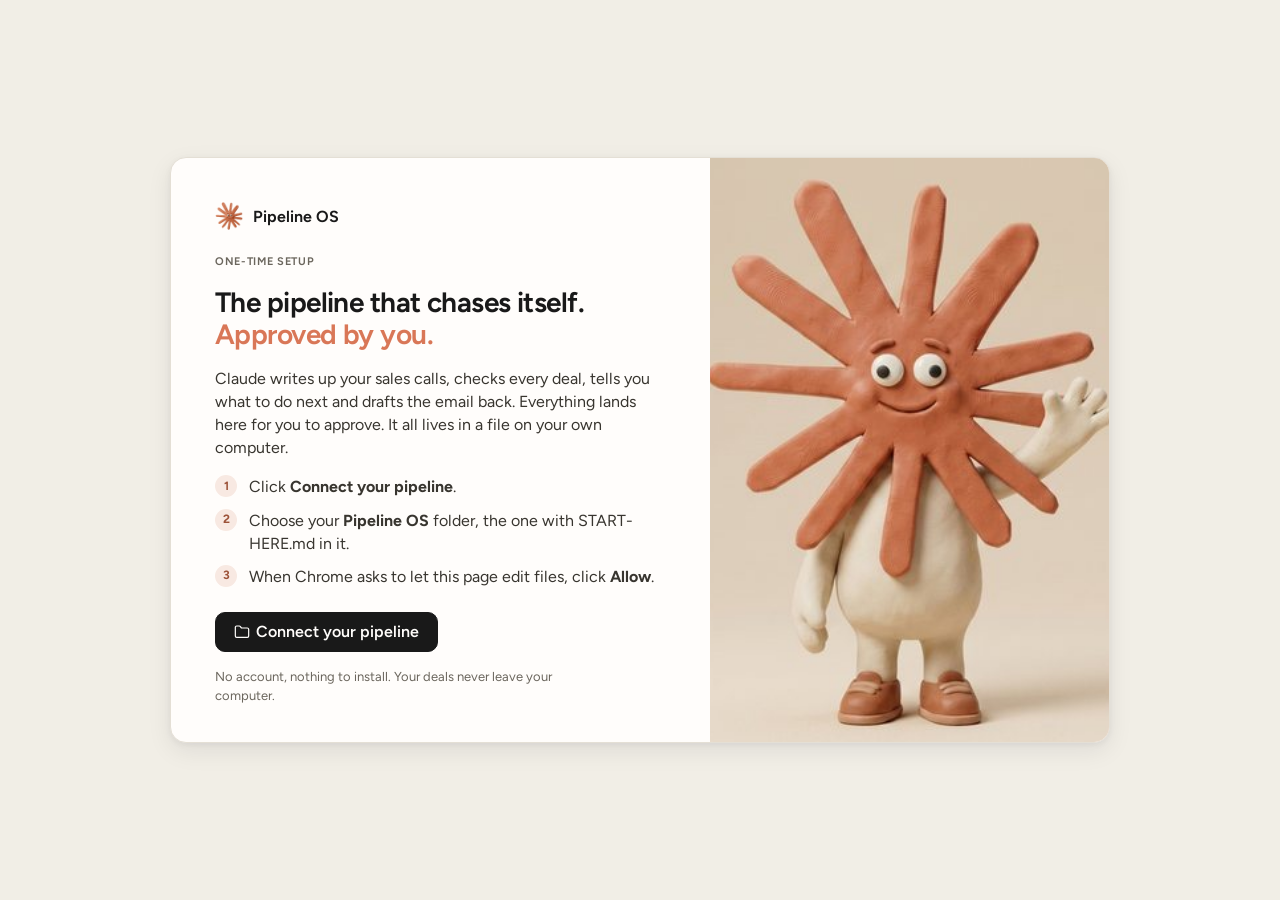
==== commit e977e05c: "Shared version 6: no demo mode in Pipeline OS The kit people install no longer carries a made-up bus" ====
--- a/apps/pipeline/index.html
+++ b/apps/pipeline/index.html
@@ -88,7 +88,7 @@
         <span class="claude-status" id="claudeStatus" hidden></span>
         <span class="save-status" id="saveStatus" hidden></span>
         <button type="button" class="icon-btn topbar__theme" data-theme-toggle aria-label="Switch to dark mode" title="Light or dark"><span data-icon="moon"></span></button>
-        <button type="button" class="btn topbar__voice" data-action="add-notes" title="Add call notes and Claude updates the deal (C)"><span data-icon="pencil"></span><span class="topbar__voice-label">Call notes</span></button>
+        <button type="button" class="btn topbar__voice" data-brain-dump title="Brain dump: talk, and Claude sorts it out (V)"><span data-icon="mic"></span><span class="topbar__voice-label">Brain dump</span></button>
         <button type="button" class="btn btn--primary topbar__new" data-action="add-deal" aria-label="New deal"><span data-icon="plus"></span><span class="topbar__new-label">New deal</span></button>
       </header>
       <div id="banner"></div>
@@ -104,7 +104,7 @@
     <div class="modal__head"><h2 id="shortcutsTitle">Keyboard shortcuts</h2><button type="button" class="icon-btn" data-close aria-label="Close"><span data-icon="x"></span></button></div>
     <div class="modal__body shortcuts">
       <div><span class="kbd">N</span> New deal</div>
-      <div><span class="kbd">C</span> Add call notes</div>
+      <div><span class="kbd">V</span> Brain dump (record a voice note)</div>
       <div><span class="kbd">/</span> Search</div>
       <div><span class="kbd">1</span> to <span class="kbd">4</span> Pipeline, Review, Calls, People</div>
       <div><span class="kbd">Esc</span> Close a panel or pop-up</div>
@@ -115,10 +115,11 @@
   <script src="../shared/js/ui.js"></script>
   <script src="../shared/js/store.js"></script>
   <script src="../shared/js/sidebar.js"></script>
+  <script src="../shared/js/braindump.js"></script>
   <script src="app/model.js"></script>
-  <script src="app/demo-data.js"></script>
   <script src="app/components.js"></script>
   <script src="app/links.js"></script>
+  <script src="app/confetti.js"></script>
   <script src="app/view-pipeline.js"></script>
   <script src="app/view-review.js"></script>
   <script src="app/view-calls.js"></script>
--- a/apps/shared/theme.css
+++ b/apps/shared/theme.css
@@ -20,32 +20,32 @@
   color-scheme: light;
 
   /* ---------- Colours: surfaces ---------- */
-  --color-bg:           #FFFFFF;  /* main working area */
-  --color-sidebar:      #F6F7F9;  /* sidebar and quiet panels */
-  --color-surface:      #FFFFFF;  /* cards, drawers, pop-ups */
-  --color-sunk:         #F1F2F5;  /* hover, inset areas, skeletons */
-  --color-sunk-strong:  #E8EAEE;  /* selected rows, pressed states */
-  --color-line:         #E3E5EA;  /* hairline borders and dividers */
-  --color-line-strong:  #C9CDD5;  /* input borders, borders on hover */
+  --color-bg:           #F5F3EE;  /* main working area */
+  --color-sidebar:      #F1EEE6;  /* sidebar and quiet panels */
+  --color-surface:      #FFFDFB;  /* cards, drawers, pop-ups */
+  --color-sunk:         #EFEBE0;  /* hover, inset areas, skeletons */
+  --color-sunk-strong:  #E6E1D6;  /* selected rows, pressed states */
+  --color-line:         #E4DFD5;  /* hairline borders and dividers */
+  --color-line-strong:  #C4BEB4;  /* input borders, borders on hover */
 
   /* ---------- Colours: text ---------- */
-  --color-ink:          #1D2026;  /* main text (never pure black) */
-  --color-ink-soft:     #3E434C;  /* secondary text */
-  --color-muted:        #6B707A;  /* helper text, labels, timestamps */
-  --color-faint:        #9A9FA8;  /* placeholders, disabled */
+  --color-ink:          #191919;  /* main text (never pure black) */
+  --color-ink-soft:     #38352F;  /* secondary text */
+  --color-muted:        #6B665D;  /* helper text, labels, timestamps */
+  --color-faint:        #A8A196;  /* placeholders, disabled */
 
   /* ---------- Colours: main buttons (near-black in light, near-white in dark) ---------- */
-  --color-primary:       #1D2026;
-  --color-primary-hover: #343842;
-  --color-on-primary:    #FFFFFF;
+  --color-primary:       #191919;
+  --color-primary-hover: #38352F;
+  --color-on-primary:    #FFFDFB;
 
-  /* ---------- Colours: accent (Claude terracotta, used sparingly) ---------- */
-  --color-accent:       #CC785C;  /* icons, the selected page, the logo, small highlights */
-  --color-accent-hover: #B8643F;
-  --color-accent-text:  #A4532F;  /* accent used for small text (passes contrast on white) */
-  --color-accent-soft:  #FBEEE8;  /* count badges, "New" tags, highlights */
-  --color-accent-line:  #F0CFC1;
-  --color-on-accent:    #FFFFFF;
+  /* ---------- Colours: accent (clay from the Get AI Powers brand, used sparingly) ---------- */
+  --color-accent:       #D97757;  /* icons, the selected page, the logo, small highlights */
+  --color-accent-hover: #C4643F;
+  --color-accent-text:  #9C5238;  /* accent used for small text (passes contrast on white) */
+  --color-accent-soft:  #F8E9E2;  /* count badges, "New" tags, highlights */
+  --color-accent-line:  #EFC8B8;
+  --color-on-accent:    #191919;
 
   /* ---------- Colours: meaning ---------- */
   --color-success:      #1F7A45;
@@ -56,12 +56,12 @@
   --color-danger-soft:  #FFE6E2;
   --color-info:         #1E5A9F;
   --color-info-soft:    #E1EEFC;
-  --color-dark:         #1D2026;  /* toasts and tooltips */
-  --color-on-dark:      #F6F7F9;
-  --color-scrim:        rgba(20, 24, 33, 0.32);  /* the dim layer behind pop-ups */
+  --color-dark:         #191919;  /* toasts and tooltips */
+  --color-on-dark:      #F5F3EE;
+  --color-scrim:        rgba(25, 25, 25, 0.32);  /* the dim layer behind pop-ups */
 
   /* Category colours (Do today, Quick wins, Delegate, Waiting on, Can wait) */
-  --cat-today:    #CC785C;
+  --cat-today:    #D97757;
   --cat-quick:    #C08A1E;
   --cat-delegate: #3F8A55;
   --cat-waiting:  #4A73B5;
@@ -71,8 +71,8 @@
   --event-bg:     #E9F0FB;
   --event-line:   #4A73B5;
   --event-text:   #1F3F6E;
-  --block-bg:     #FBEEE8;   /* a task dragged into the calendar */
-  --block-line:   #CC785C;
+  --block-bg:     #F8E9E2;   /* a task dragged into the calendar */
+  --block-line:   #D97757;
 
   /* ---------- Type ---------- */
   --font-ui: "Figtree", -apple-system, BlinkMacSystemFont, "Segoe UI", "Helvetica Neue", Helvetica, Arial, sans-serif;
@@ -128,32 +128,32 @@
 /* ---------- Dark colours: used when the switch says dark, or the computer prefers dark ---------- */
 :root[data-theme="dark"] {
   color-scheme: dark;
-  --color-bg: #14161A; --color-sidebar: #17191D; --color-surface: #1B1D22; --color-sunk: #202328; --color-sunk-strong: #262930;
-  --color-line: #2D3138; --color-line-strong: #3E434C;
-  --color-ink: #ECEDF0; --color-ink-soft: #C9CCD3; --color-muted: #A0A5AE; --color-faint: #737983;
-  --color-primary: #ECEDF0; --color-primary-hover: #FFFFFF; --color-on-primary: #14161A;
-  --color-accent: #DE8E72; --color-accent-hover: #E9A287; --color-accent-text: #EBA48A; --color-accent-soft: #3A241B; --color-accent-line: #5C3626; --color-on-accent: #14161A;
+  --color-bg: #191919; --color-sidebar: #1E1D1B; --color-surface: #2A2825; --color-sunk: #24231F; --color-sunk-strong: #302E2A;
+  --color-line: #38352F; --color-line-strong: #4A4640;
+  --color-ink: #F5F3EE; --color-ink-soft: #D8D3C9; --color-muted: #A8A196; --color-faint: #77726A;
+  --color-primary: #F5F3EE; --color-primary-hover: #FFFDFB; --color-on-primary: #191919;
+  --color-accent: #E08A6A; --color-accent-hover: #E9A98F; --color-accent-text: #E9A98F; --color-accent-soft: #3A251C; --color-accent-line: #5C3626; --color-on-accent: #191919;
   --color-success: #6FD39A; --color-success-soft: #173A26; --color-warning: #F4C872; --color-warning-soft: #3C2E12;
   --color-danger: #FFB3A8; --color-danger-soft: #46201C; --color-info: #9FC7F3; --color-info-soft: #19304A;
-  --color-dark: #2C3038; --color-on-dark: #ECEDF0; --color-scrim: rgba(0, 0, 0, 0.55);
-  --cat-today: #DE8E72; --cat-quick: #F4C872; --cat-delegate: #6FD39A; --cat-waiting: #9FC7F3; --cat-later: #A0A5AE;
-  --event-bg: #19304A; --event-line: #6F9BD9; --event-text: #CFE2FA; --block-bg: #3A241B; --block-line: #DE8E72;
+  --color-dark: #2A2825; --color-on-dark: #F5F3EE; --color-scrim: rgba(0, 0, 0, 0.55);
+  --cat-today: #E08A6A; --cat-quick: #F4C872; --cat-delegate: #6FD39A; --cat-waiting: #9FC7F3; --cat-later: #A0A5AE;
+  --event-bg: #19304A; --event-line: #6F9BD9; --event-text: #CFE2FA; --block-bg: #3A251C; --block-line: #E08A6A;
   --shadow-sm: 0 1px 2px rgba(0, 0, 0, 0.4); --shadow-md: 0 2px 6px rgba(0, 0, 0, 0.3), 0 8px 24px rgba(0, 0, 0, 0.35); --shadow-lg: 0 12px 40px rgba(0, 0, 0, 0.5);
   --focus-ring: 0 0 0 3px rgba(222, 142, 114, 0.4);
 }
 @media (prefers-color-scheme: dark) {
   :root:not([data-theme="light"]) {
     color-scheme: dark;
-    --color-bg: #14161A; --color-sidebar: #17191D; --color-surface: #1B1D22; --color-sunk: #202328; --color-sunk-strong: #262930;
-    --color-line: #2D3138; --color-line-strong: #3E434C;
-    --color-ink: #ECEDF0; --color-ink-soft: #C9CCD3; --color-muted: #A0A5AE; --color-faint: #737983;
-    --color-primary: #ECEDF0; --color-primary-hover: #FFFFFF; --color-on-primary: #14161A;
-    --color-accent: #DE8E72; --color-accent-hover: #E9A287; --color-accent-text: #EBA48A; --color-accent-soft: #3A241B; --color-accent-line: #5C3626; --color-on-accent: #14161A;
+    --color-bg: #191919; --color-sidebar: #1E1D1B; --color-surface: #2A2825; --color-sunk: #24231F; --color-sunk-strong: #302E2A;
+    --color-line: #38352F; --color-line-strong: #4A4640;
+    --color-ink: #F5F3EE; --color-ink-soft: #D8D3C9; --color-muted: #A8A196; --color-faint: #77726A;
+    --color-primary: #F5F3EE; --color-primary-hover: #FFFDFB; --color-on-primary: #191919;
+    --color-accent: #E08A6A; --color-accent-hover: #E9A98F; --color-accent-text: #E9A98F; --color-accent-soft: #3A251C; --color-accent-line: #5C3626; --color-on-accent: #191919;
     --color-success: #6FD39A; --color-success-soft: #173A26; --color-warning: #F4C872; --color-warning-soft: #3C2E12;
     --color-danger: #FFB3A8; --color-danger-soft: #46201C; --color-info: #9FC7F3; --color-info-soft: #19304A;
-    --color-dark: #2C3038; --color-on-dark: #ECEDF0; --color-scrim: rgba(0, 0, 0, 0.55);
-    --cat-today: #DE8E72; --cat-quick: #F4C872; --cat-delegate: #6FD39A; --cat-waiting: #9FC7F3; --cat-later: #A0A5AE;
-    --event-bg: #19304A; --event-line: #6F9BD9; --event-text: #CFE2FA; --block-bg: #3A241B; --block-line: #DE8E72;
+    --color-dark: #2A2825; --color-on-dark: #F5F3EE; --color-scrim: rgba(0, 0, 0, 0.55);
+    --cat-today: #E08A6A; --cat-quick: #F4C872; --cat-delegate: #6FD39A; --cat-waiting: #9FC7F3; --cat-later: #A0A5AE;
+    --event-bg: #19304A; --event-line: #6F9BD9; --event-text: #CFE2FA; --block-bg: #3A251C; --block-line: #E08A6A;
     --shadow-sm: 0 1px 2px rgba(0, 0, 0, 0.4); --shadow-md: 0 2px 6px rgba(0, 0, 0, 0.3), 0 8px 24px rgba(0, 0, 0, 0.35); --shadow-lg: 0 12px 40px rgba(0, 0, 0, 0.5);
     --focus-ring: 0 0 0 3px rgba(222, 142, 114, 0.4);
   }
--- a/apps/shared/base.css
+++ b/apps/shared/base.css
@@ -271,3 +271,42 @@
 @media (prefers-reduced-motion: reduce) {
   *, *::before, *::after { animation-duration: 1ms !important; animation-iteration-count: 1 !important; animation-delay: 0ms !important; transition-duration: 1ms !important; scroll-behavior: auto !important; }
 }
+
+/* ============ Brain dump (shared, js/braindump.js): the top bar button, the recorder, What's it about ============ */
+.topbar__voice svg { color: var(--color-accent); }
+.claude-status { display: inline-flex; align-items: center; gap: 6px; height: 26px; padding: 0 10px; border-radius: var(--radius-pill); background: var(--color-accent-soft); color: var(--color-accent-text); font-size: var(--text-xs); font-weight: 600; white-space: nowrap; animation: fade-in var(--dur-base) var(--ease-out); }
+.claude-status__spin { width: 13px; height: 13px; animation: spin 900ms linear infinite; }
+@keyframes spin { to { transform: rotate(360deg); } }
+@media (max-width: 760px) { .topbar__voice-label, .claude-status__text { display: none; } .topbar__voice { padding: 0 8px; } }
+
+.modal--voice { width: min(560px, calc(100vw - 24px)); }
+.voice { position: relative; display: grid; justify-items: center; gap: var(--space-4); padding: var(--space-7) var(--space-6) var(--space-5); text-align: center; }
+.voice__close { position: absolute; top: var(--space-3); right: var(--space-3); }
+.voice__mic { position: relative; display: grid; place-items: center; width: 88px; height: 88px; border-radius: 50%; background: var(--color-accent); color: var(--color-on-accent); }
+.voice__mic svg { width: 36px; height: 36px; }
+.voice__mic.is-live::before, .voice__mic.is-live::after { content: ""; position: absolute; inset: 0; border-radius: 50%; border: 2px solid var(--color-accent); animation: ripple 2s var(--ease-out) infinite; }
+.voice__mic.is-live::after { animation-delay: 1s; }
+@keyframes ripple { from { transform: scale(1); opacity: 0.6; } to { transform: scale(1.7); opacity: 0; } }
+.voice__status { font-weight: 600; color: var(--color-ink-soft); }
+.voice__status.is-error { color: var(--color-danger); font-weight: 500; max-width: 40ch; }
+.voice__time { color: var(--color-muted); font-weight: 500; margin-left: 4px; }
+.voice__text { width: 100%; min-height: 120px; max-height: 260px; overflow: auto; padding: var(--space-4); border-radius: var(--radius-md); background: var(--color-sidebar); border: 1px solid var(--color-line); text-align: left; font-size: var(--text-md); line-height: 1.6; }
+.voice__interim { color: var(--color-faint); }
+.voice__hint { color: var(--color-muted); font-size: var(--text-sm); }
+.voice__actions { display: flex; gap: var(--space-2); }
+.voice__small { font-size: var(--text-xs); color: var(--color-muted); max-width: 46ch; }
+
+.about { width: 100%; display: grid; gap: 8px; text-align: left; }
+.about__label { font-size: var(--text-xs); font-weight: 650; color: var(--color-muted); }
+.about__chips { display: flex; flex-wrap: wrap; gap: 6px; align-items: center; }
+.about-chip { font: inherit; font-size: var(--text-sm); padding: 5px 12px; border-radius: var(--radius-pill); border: 1px solid var(--color-line-strong); background: var(--color-surface); color: var(--color-ink); cursor: pointer; }
+.about-chip:hover { border-color: var(--color-accent-line); }
+.about-chip[aria-pressed="true"] { background: var(--color-accent-soft); border-color: var(--color-accent); color: var(--color-accent-text); font-weight: 600; }
+.about-chip:focus-visible { outline: none; box-shadow: var(--focus-ring); }
+.about__pick { max-width: 210px; border-radius: var(--radius-pill); }
+.about__picked { display: flex; flex-wrap: wrap; gap: 6px; }
+.about__picked:empty { display: none; }
+.about-tag { display: inline-flex; align-items: center; gap: 4px; padding: 3px 4px 3px 10px; border-radius: var(--radius-pill); background: var(--color-accent-soft); color: var(--color-accent-text); font-size: var(--text-xs); font-weight: 600; }
+.about-tag__x { display: grid; place-items: center; width: 18px; height: 18px; border: 0; border-radius: 50%; background: transparent; color: inherit; cursor: pointer; }
+.about-tag__x svg { width: 11px; height: 11px; }
+.voice__type { width: 100%; }
--- a/apps/pipeline/app/app.css
+++ b/apps/pipeline/app/app.css
@@ -76,7 +76,6 @@
 .banner { display: flex; align-items: center; gap: var(--space-3); padding: 8px var(--space-5); font-size: var(--text-sm); border-bottom: 1px solid var(--color-line); animation: fade-in var(--dur-base) var(--ease-out); }
 .banner svg { width: 16px; height: 16px; flex: none; }
 .banner span { flex: 1; }
-.banner--demo { background: var(--color-warning-soft); color: var(--color-warning); }
 .banner--error { background: var(--color-danger-soft); color: var(--color-danger); }
 
 /* ============ Page layouts ============ */
@@ -546,29 +545,7 @@
 .gate__note { font-size: var(--text-sm) !important; color: var(--color-muted) !important; }
 .gate__small .link-btn { font-size: var(--text-sm); }
 
-/* ============ Voice notes ============ */
-.topbar__voice svg { color: var(--color-accent); }
-.claude-status { display: inline-flex; align-items: center; gap: 6px; height: 26px; padding: 0 10px; border-radius: var(--radius-pill); background: var(--color-accent-soft); color: var(--color-accent-text); font-size: var(--text-xs); font-weight: 600; white-space: nowrap; animation: fade-in var(--dur-base) var(--ease-out); }
-.claude-status__spin { width: 13px; height: 13px; animation: spin 900ms linear infinite; }
-@keyframes spin { to { transform: rotate(360deg); } }
-@media (max-width: 760px) { .topbar__voice-label, .claude-status__text { display: none; } .topbar__voice { padding: 0 8px; } }
-
-.modal--voice { width: min(560px, calc(100vw - 24px)); }
-.voice { position: relative; display: grid; justify-items: center; gap: var(--space-4); padding: var(--space-7) var(--space-6) var(--space-5); text-align: center; }
-.voice__close { position: absolute; top: var(--space-3); right: var(--space-3); }
-.voice__mic { position: relative; display: grid; place-items: center; width: 88px; height: 88px; border-radius: 50%; background: var(--color-accent); color: var(--color-on-accent); }
-.voice__mic svg { width: 36px; height: 36px; }
-.voice__mic.is-live::before, .voice__mic.is-live::after { content: ""; position: absolute; inset: 0; border-radius: 50%; border: 2px solid var(--color-accent); animation: ripple 2s var(--ease-out) infinite; }
-.voice__mic.is-live::after { animation-delay: 1s; }
-@keyframes ripple { from { transform: scale(1); opacity: 0.6; } to { transform: scale(1.7); opacity: 0; } }
-.voice__status { font-weight: 600; color: var(--color-ink-soft); }
-.voice__status.is-error { color: var(--color-danger); font-weight: 500; max-width: 40ch; }
-.voice__time { color: var(--color-muted); font-weight: 500; margin-left: 4px; }
-.voice__text { width: 100%; min-height: 120px; max-height: 260px; overflow: auto; padding: var(--space-4); border-radius: var(--radius-md); background: var(--color-sidebar); border: 1px solid var(--color-line); text-align: left; font-size: var(--text-md); line-height: 1.6; }
-.voice__interim { color: var(--color-faint); }
-.voice__hint { color: var(--color-muted); font-size: var(--text-sm); }
-.voice__actions { display: flex; gap: var(--space-2); }
-.voice__small { font-size: var(--text-xs); color: var(--color-muted); max-width: 46ch; }
+/* Brain dump: the button, the recorder and "Claude is sorting" are shared (shared/base.css) */
 
 .dump-item__voice { display: grid; place-items: center; width: 24px; height: 24px; border-radius: 50%; background: var(--color-accent-soft); color: var(--color-accent); }
 .dump-item__voice svg { width: 13px; height: 13px; }
@@ -727,7 +704,6 @@
 
 /* List view */
 .ptable .table__row { grid-template-columns: minmax(200px, 2.2fr) 1fr 0.8fr 1fr 2fr 0.9fr; }
-.people-table .table__row { grid-template-columns: minmax(200px, 2fr) 1fr 1fr 1fr; }
 .table__row > span { min-width: 0; overflow: hidden; text-overflow: ellipsis; }
 .role-chip--prospect { background: var(--color-accent-soft); color: var(--color-accent-text); }
 
@@ -796,10 +772,109 @@
   .pboard { grid-template-columns: none !important; grid-auto-flow: column; grid-auto-columns: minmax(78vw, 1fr); }
   .ptable .table__row { grid-template-columns: 1fr auto; }
   .ptable .table__row > span:nth-child(n+3):not(:nth-child(3)) { display: none; }
-  .people-table .table__row { grid-template-columns: 1fr auto; }
-  .people-table .table__row > span:nth-child(2), .people-table .table__row > span:nth-child(3) { display: none; }
   .pref-checks { grid-template-columns: 1fr; }
 }
 .kfields, .also, .steps { list-style: none; margin: 0; padding: 0; }
 .drawer__banner--quiet > span { display: inline; }
 .drawer__banner--quiet svg { vertical-align: -3px; margin-right: 6px; }
+.dcard__call { display: flex; align-items: center; gap: 6px; margin-top: -2px; font-size: var(--text-xs); color: var(--color-info); }
+.dcard__call svg { width: 13px; height: 13px; flex-shrink: 0; }
+.dcard__call strong { font-weight: 650; }
+
+/* People: the 5 groups */
+.pgroups { display: grid; grid-template-columns: repeat(5, minmax(0, 1fr)); gap: 12px; margin-bottom: var(--space-5); }
+.pgroup { display: grid; gap: 6px; align-content: start; text-align: left; padding: 14px 16px; background: var(--color-surface); border: 1px solid var(--color-line); border-radius: var(--radius-lg); cursor: pointer; font: inherit; color: inherit; transition: border-color var(--dur-fast) var(--ease-out), box-shadow var(--dur-fast) var(--ease-out); }
+.pgroup:hover { border-color: var(--color-line-strong); box-shadow: var(--shadow-sm); }
+.pgroup:focus-visible { outline: none; box-shadow: var(--focus-ring); }
+.pgroup.is-active { border-color: var(--color-accent); box-shadow: inset 0 0 0 1px var(--color-accent); }
+.pgroup__top { display: flex; align-items: center; justify-content: space-between; }
+.pgroup__icon { display: inline-grid; place-items: center; width: 30px; height: 30px; border-radius: var(--radius-md); background: var(--color-sunk); color: var(--color-muted); }
+.pgroup__icon svg { width: 16px; height: 16px; }
+.pgroup__icon--clients { background: var(--color-success-soft); color: var(--color-success); }
+.pgroup__icon--prospects { background: var(--color-accent-soft); color: var(--color-accent-text); }
+.pgroup__icon--untouched { background: var(--color-info-soft); color: var(--color-info); }
+.pgroup__icon--quiet { background: var(--color-warning-soft); color: var(--color-warning); }
+.pgroup__count { font-size: var(--text-xl); font-weight: 700; }
+.pgroup__name { font-weight: 650; font-size: var(--text-sm); }
+.pgroup__hint { font-size: var(--text-xs); color: var(--color-muted); min-height: 2.6em; }
+.pgroup__faces { display: flex; align-items: center; min-height: 26px; }
+.pgroup__faces .avatar + .avatar { margin-left: -6px; box-shadow: 0 0 0 2px var(--color-surface); }
+.pgroup__faces .muted { font-size: var(--text-xs); }
+.pgroup__more { margin-left: 6px; font-size: var(--text-xs); color: var(--color-muted); }
+.pgroups-bar { display: flex; align-items: center; gap: 10px; margin-bottom: var(--space-3); flex-wrap: wrap; }
+.pgroups-bar__title { font-weight: 650; display: inline-flex; align-items: center; gap: 6px; }
+.people-table .table__row { grid-template-columns: minmax(200px, 2fr) 0.9fr 1.6fr 0.9fr 0.4fr; }
+.people-table .table__row svg { width: 15px; height: 15px; }
+/* Email a group */
+.gmail__who { display: flex; gap: 8px; align-items: flex-start; margin: 0; font-size: var(--text-sm); }
+.gmail__who svg { width: 16px; height: 16px; flex-shrink: 0; margin-top: 2px; }
+.gmail__way { display: grid; gap: 10px; padding: 14px 16px; border: 1px solid var(--color-line); border-radius: var(--radius-lg); }
+.gmail__way h3 { margin: 0; font-size: var(--text-sm); }
+.gmail__way p { margin: 0; font-size: var(--text-sm); }
+.gmail__way .btn { justify-self: start; }
+.gmail__actions { display: flex; gap: 8px; flex-wrap: wrap; }
+@media (max-width: 1100px) { .pgroups { grid-template-columns: repeat(3, minmax(0, 1fr)); } }
+@media (max-width: 760px) {
+  .pgroups { grid-template-columns: repeat(2, minmax(0, 1fr)); }
+  .people-table .table__row { grid-template-columns: 1fr auto; }
+  .people-table .table__row > span:nth-child(n+2):not(:nth-child(4)) { display: none; }
+}
+/* Calls: coming up and written up */
+.calls-sec + .calls-sec { margin-top: var(--space-6); }
+.calls-sec .section-head { margin-bottom: var(--space-3); }
+.call--upcoming { border-left: 3px solid var(--color-info); }
+.call__when--soon { color: var(--color-info); font-weight: 650; }
+.call__decisions { display: grid; gap: 3px; margin-top: 6px; }
+.call__decision { display: flex; gap: 6px; align-items: flex-start; font-size: var(--text-xs); color: var(--color-ink-soft); }
+.call__decision svg { width: 12px; height: 12px; flex-shrink: 0; margin-top: 2px; color: var(--color-success); }
+/* Sending: Claude emails or I'll do it */
+.send-state { display: inline-flex; align-items: center; gap: 6px; font-size: var(--text-sm); font-weight: 600; }
+.send-state svg { width: 15px; height: 15px; }
+.send-state--sent { color: var(--color-success); }
+.send-state--queued { color: var(--color-accent-text); }
+.send-state--failed { color: var(--color-danger); flex-basis: 100%; }
+.send-confirm { display: grid; gap: 10px; }
+.send-confirm__note { display: flex; gap: 8px; font-size: var(--text-sm); color: var(--color-ink-soft); background: var(--color-sunk); padding: 10px 12px; border-radius: var(--radius-md); }
+.send-confirm__note svg { width: 16px; height: 16px; flex-shrink: 0; margin-top: 2px; }
+/* Deal panel: Claude's move, research, fit and call plan */
+.moved-line { display: flex; gap: 8px; align-items: flex-start; margin: 0 0 10px; padding: 8px 12px; border-radius: var(--radius-md); background: var(--color-accent-soft); color: var(--color-accent-text); font-size: var(--text-sm); }
+.moved-line svg { width: 15px; height: 15px; flex-shrink: 0; margin-top: 2px; }
+.moved-line .link-btn { margin-left: 4px; }
+.research__who p { margin: 0 0 6px; font-size: var(--text-sm); }
+.fit-score { font-weight: 700; font-size: var(--text-sm); padding: 3px 10px; border-radius: var(--radius-pill); }
+.fit-score--high { background: var(--color-success-soft); color: var(--color-success); }
+.fit-score--mid { background: var(--color-warning-soft); color: var(--color-warning); }
+.fit-score--low { background: var(--color-danger-soft); color: var(--color-danger); }
+.fitrows { list-style: none; margin: 0; padding: 0; display: grid; gap: 4px; }
+.fitrow { display: grid; grid-template-columns: 1fr auto; gap: 2px 8px; align-items: center; padding: 6px 0; border-bottom: 1px solid var(--color-line); font-size: var(--text-sm); }
+.fitrow:last-child { border-bottom: 0; }
+.fitrow__why { grid-column: 1 / -1; font-size: var(--text-xs); color: var(--color-muted); }
+.callplan { margin: 0; padding-left: 20px; display: grid; gap: 6px; font-size: var(--text-sm); }
+.callplan span:last-child { display: block; color: var(--color-ink-soft); }
+.research .btn { margin-top: 6px; }
+.call__plan { padding: 0 16px 4px; }
+.pref-crit__deal { display: inline-flex; align-items: center; gap: 6px; font-size: var(--text-xs); color: var(--color-muted); white-space: nowrap; }
+/* Review: how important each item is to the pipeline */
+.grade { display: inline-flex; align-items: center; height: 22px; padding: 0 9px; border-radius: var(--radius-pill); font-size: var(--text-2xs); font-weight: 700; letter-spacing: 0.02em; text-transform: uppercase; cursor: help; }
+.grade--high { background: var(--color-accent); color: var(--color-on-accent); }
+.grade--medium { background: var(--color-warning-soft); color: var(--color-warning); }
+.grade--low { background: var(--color-sunk); color: var(--color-muted); }
+.grade-why { margin: 6px 0 0; font-size: var(--text-xs); color: var(--color-muted); }
+/* Review: filter by importance */
+.grade-filters { margin-bottom: var(--space-4); }
+.grade-filter { display: inline-flex; align-items: center; gap: 6px; }
+.grade-filter:disabled { opacity: 0.45; cursor: default; }
+.grade-filter__dot { width: 8px; height: 8px; border-radius: 50%; }
+.grade-filter--high .grade-filter__dot { background: var(--color-accent); }
+.grade-filter--medium .grade-filter__dot { background: var(--color-warning); }
+.grade-filter--low .grade-filter__dot { background: var(--color-faint); }
+.confetti { position: fixed; inset: 0; width: 100vw; height: 100vh; pointer-events: none; z-index: 1000; }
+
+/* Fresh install, before /setup: what to do next */
+.setup-card { display: grid; grid-template-columns: auto minmax(0, 1fr); gap: 16px; align-items: start; margin-bottom: 16px; border-color: var(--color-accent-line); background: var(--color-accent-soft); }
+.setup-card__art img { border-radius: var(--radius-md); }
+.setup-card h2 { margin: 0 0 4px; font-size: var(--text-lg); }
+.setup-card__body { min-width: 0; }
+.setup-card__steps { margin: 12px 0 0; padding-left: 20px; display: grid; gap: 8px; }
+.setup-card__steps li { line-height: 1.5; }
+@media (max-width: 560px) { .setup-card { grid-template-columns: 1fr; } }
